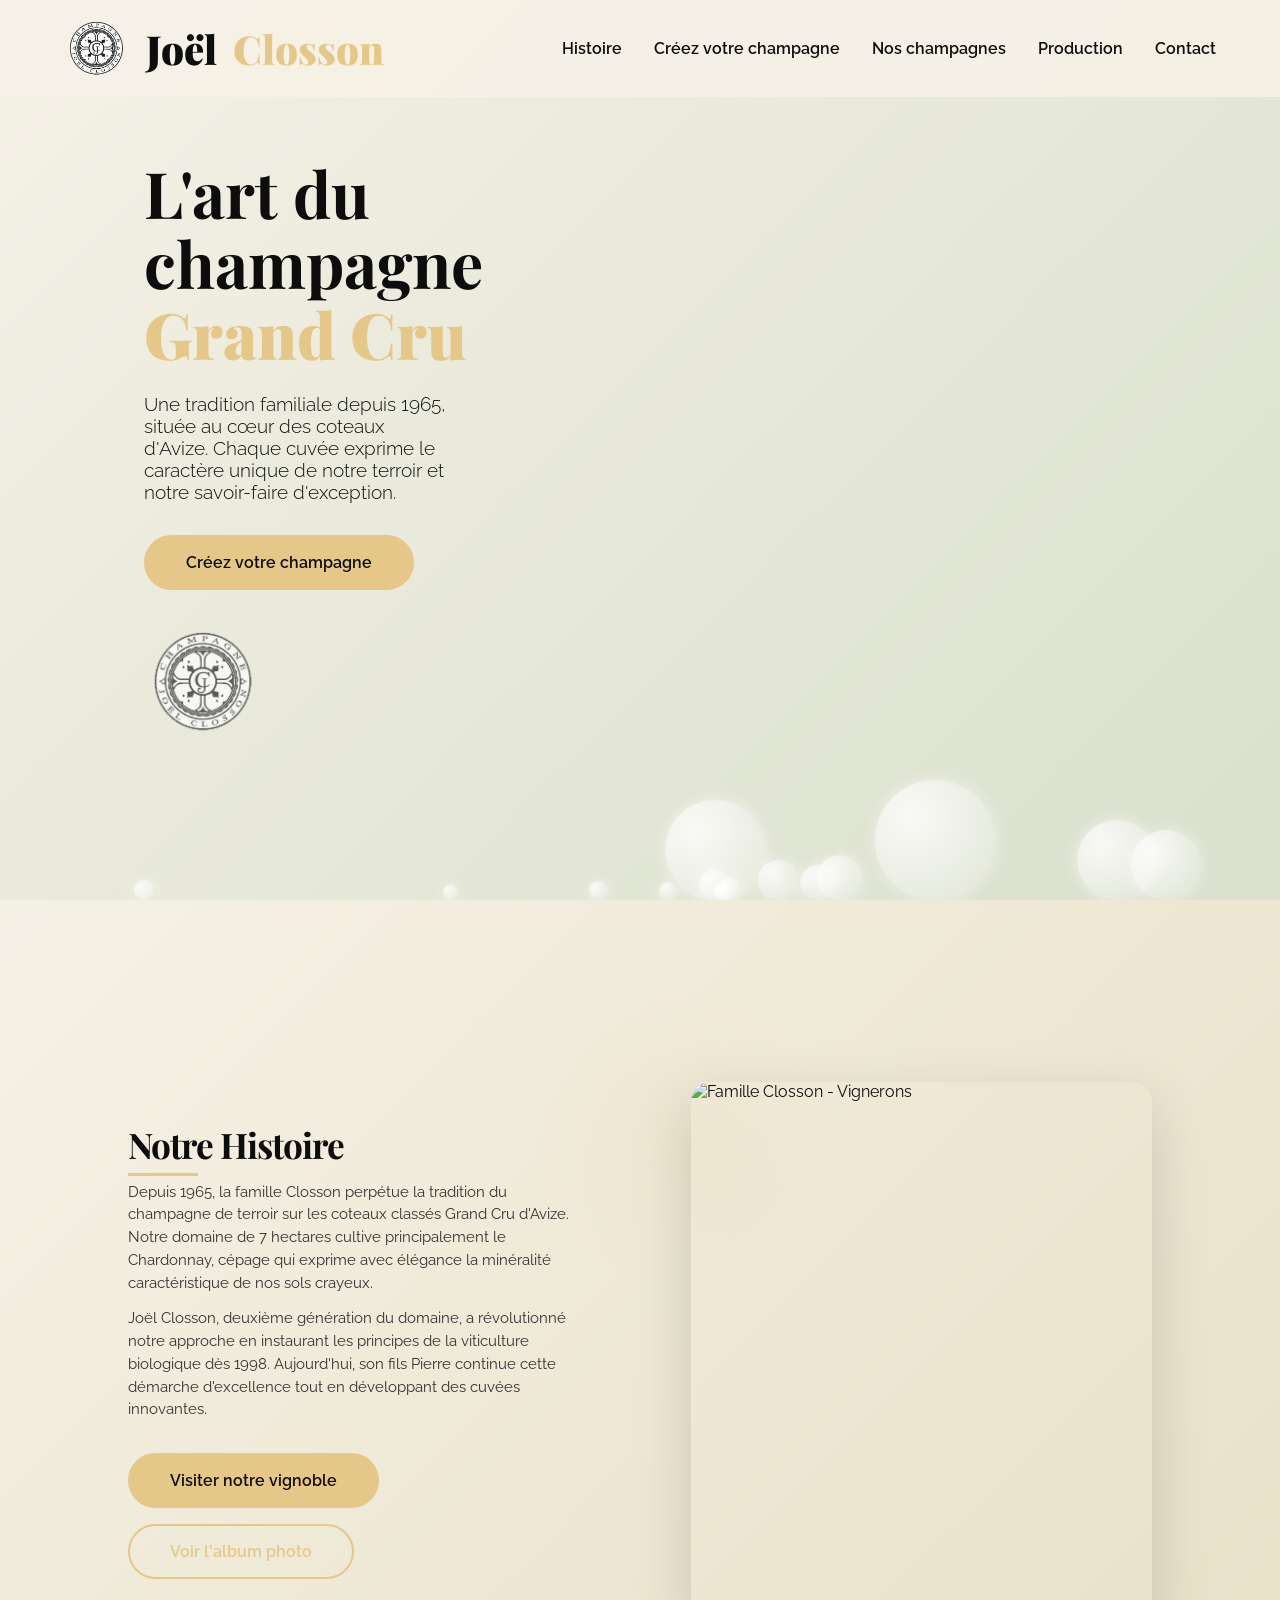
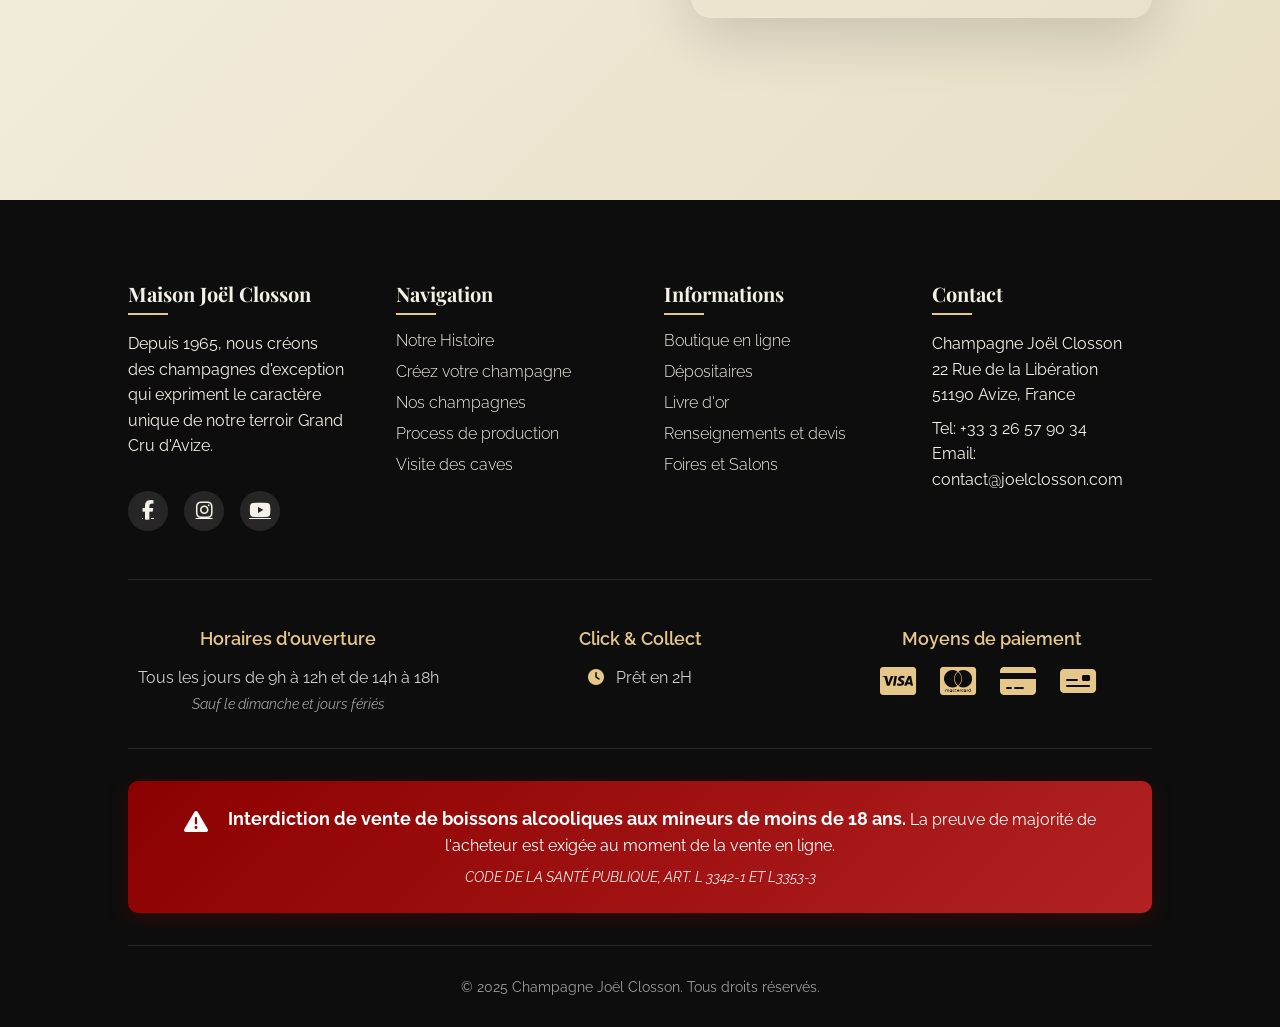
==== index.html @ 802ec3e8 "Update and rename index4.html to index.html" ====
<!DOCTYPE html>
<html lang="fr">
<head>
    <meta charset="UTF-8">
    <meta name="viewport" content="width=device-width, initial-scale=1.0">
    <title>Champagne Joël Closson | Maison de Champagne à Avize</title>
    <link rel="icon" type="image/png" href="logo.png"/>
    <link rel="stylesheet" href="index4.css">
    <link rel="stylesheet" href="https://cdnjs.cloudflare.com/ajax/libs/font-awesome/6.4.0/css/all.min.css">
    <link href="https://fonts.googleapis.com/css2?family=Playfair+Display:wght@700;900&family=Raleway:wght@300;400;600&display=swap" rel="stylesheet">
</head>
<body>
    <!-- Navigation -->
    <nav class="navbar">
        <a href="index4.html" class="logo">
            <img src="logo.png" alt="Logo Champagne Joel Closson" class="logo-image">
            Joël<span>Closson</span>
        </a>
        <div class="nav-links">
            <a href="#history">Histoire</a>
            <a href="#creator">Créez votre champagne</a>
            <a href="#products">Nos champagnes</a>
            <a href="#production">Production</a>
            <a href="#contact">Contact</a>
        </div>
    </nav>

    <!-- Hero Section -->
    <section class="hero">
        <div class="hero-content">
            <h1>L'art du champagne <span>Grand Cru</span></h1>
            <p>Une tradition familiale depuis 1965, située au cœur des coteaux d'Avize. Chaque cuvée exprime le caractère unique de notre terroir et notre savoir-faire d'exception.</p>
            <a href="#creator" class="btn">Créez votre champagne</a>
            
            <!-- Logo décoratif -->
            <img src="logo.png" alt="Logo décoratif" class="hero-logo-decorative">
        </div>
        <div class="hero-bubbles">
            <div class="bubble bubble-large"></div>
            <div class="bubble bubble-medium"></div>
            <div class="bubble bubble-small"></div>
            <div class="bubble bubble-small-2"></div>
            <div class="bubble bubble-medium-2"></div>
            <div class="bubble bubble-small-3"></div>
            <div class="bubble bubble-large-2"></div>
            <div class="bubble bubble-small-4"></div>
        </div>
    <div class="bubble bubble-tiny"></div>
            <div class="bubble bubble-tiny-2"></div>
            <div class="bubble bubble-tiny-3"></div>
            <div class="bubble bubble-tiny-4"></div>
            <div class="bubble bubble-tiny-5"></div>
            <div class="bubble bubble-tiny-6"></div>
    </section>

    <!-- Horizontal Scroll -->
    <div class="horizontal-scroll" id="horizontal-scroll">
        <!-- Section 1: Histoire -->
        <section class="scroll-section" id="history">
            <div class="section-bg"></div>
            <div class="section-content">
                <h2 class="section-title">Notre Histoire</h2>
                <p>Depuis 1965, la famille Closson perpétue la tradition du champagne de terroir sur les coteaux classés Grand Cru d'Avize. Notre domaine de 7 hectares cultive principalement le Chardonnay, cépage qui exprime avec élégance la minéralité caractéristique de nos sols crayeux.</p>
                <p>Joël Closson, deuxième génération du domaine, a révolutionné notre approche en instaurant les principes de la viticulture biologique dès 1998. Aujourd'hui, son fils Pierre continue cette démarche d'excellence tout en développant des cuvées innovantes.</p>
                
                <div class="history-buttons">
                    <a href="https://www.google.com/maps/place/Champagne+Jo%C3%ABl+CLOSSON/@48.9751076,3.3028358,16z/data=!3m1!4b1!4m6!3m5!1s0x47e8c217b9d46aab:0xd585e1e379e8b054!8m2!3d48.9751076!4d3.3054107!16s%2Fg%2F1whdhp21!5m1!1e2?entry=ttu&g_ep=EgoyMDI1MTExMi4wIKXMDSoASAFQAw%3D%3D" target="_blank" rel="noopener noreferrer" class="btn">Visiter notre vignoble</a>
                    <a href="histoire/album.html" class="btn btn-secondary">Voir l'album photo</a>
                </div>
            </div>
            
            <!-- Image familiale -->
            <div class="section-image">
                <img src="https://www.champagne-joel-closson.com/medias/images/img-4374.jpg" alt="Famille Closson - Vignerons" loading="lazy">
            </div>
        </section>

        <!-- Section 2: Créez votre champagne -->
        <section class="scroll-section creator-section" id="creator">
            <div class="section-content">
                <h2 class="section-title">Créez votre champagne</h2>
                <p>Composez votre propre assemblage et personnalisez votre cuvée selon vos préférences. Votre création pourra être produite en édition limitée et livrée chez vous.</p>
                
                <div class="creator-container">
                    <div class="champagne-visualization">
                        <div class="champagne-bottle">
                            <div class="liquid" id="liquid"></div>
                            <div class="bubbles-container" id="bubbles-container"></div>
                        </div>
                        <div class="champagne-stem"></div>
                        <div class="champagne-base"></div>
                    </div>
                    <div class="creator-controls">
                        <div class="control-group">
                            <label for="chardonnay">Pourcentage de Chardonnay</label>
                            <div class="slider-container">
                                <input type="range" min="0" max="100" value="70" class="slider" id="chardonnay">
                                <span class="slider-value" id="chardonnay-value">70%</span>
                            </div>
                        </div>
                        
                        <div class="control-group">
                            <label for="aging">Durée d'élevage (en mois)</label>
                            <div class="slider-container">
                                <input type="range" min="12" max="96" value="36" class="slider" id="aging">
                                <span class="slider-value" id="aging-value">36 mois</span>
                            </div>
                        </div>
                        
                        <div class="control-group">
                            <label for="dosage">Dosage (sucre en g/L)</label>
                            <div class="slider-container">
                                <input type="range" min="0" max="15" value="6" class="slider" id="dosage">
                                <span class="slider-value" id="dosage-value">6g/L</span>
                            </div>
                        </div>
                        
                        <div class="preview-window">
                            <h4>Votre création</h4>
                            <p id="preview-text">"Équilibré" : Champagne dominé par le Chardonnay (70%), élevé 36 mois sur lies avec un dosage Brut (6g/L)</p>
                            <a href="https://www.champagne-joel-closson.com/boutique/" target="_blank" rel="noopener noreferrer" class="btn" style="margin-top: 10px;">Commander</a>
                        </div>
                    </div>
                </div>
            </div>
        </section>

        <!-- Section 3: Nos champagnes -->
        <section class="scroll-section products-section" id="products">
            <div class="section-content">
                <h2 class="section-title">Nos Champagnes</h2>
                <p>Découvrez notre gamme de champagnes Grand Cru, expression authentique du terroir d'Avize.</p>
                
                <div class="products-grid">
                    <div class="product-card">
                        <div class="product-image">
                            <img src="obstine-ue-web2ok.png" alt="Obstinée">
                        </div>
                        <div class="product-info">
                            <h3 class="product-title">Cuvée Obstinée par Séverine - Blanc de Noirs 75cL</h3>
                            <p class="product-desc">100 % Pinot Noir </p>
                            <p class="product-price">31€</p>
                            <a href="https://www.champagne-joel-closson.com/boutique/cuvee-obstinee-par-severine/" target="_blank" rel="noopener noreferrer" class="btn">Détails</a>
                        </div>
                    </div>
                    
                    <div class="product-card">
                        <div class="product-image">
                            <img src="prestige-4.avif" alt="Prestige">
                        </div>
                        <div class="product-info">
                            <h3 class="product-title">Prestige - Demi-sec 75cL</h3>
                            <p class="product-desc">60 % Pinot Meunier - 30 % Pinot Noir - 10 % Chardonnay</p>
                            <p class="product-price">18,50€</p>
                            <a href="https://www.champagne-joel-closson.com/boutique/prestige/champagne-prestige-demi-sec-75-cl.html" target="_blank" rel="noopener noreferrer" class="btn">Détails</a>
                        </div>
                    </div>
                    
                    <div class="product-card">
                        <div class="product-image">
                            <img src="rose-4.avif" alt="Rosé">
                        </div>
                        <div class="product-info">
                            <h3 class="product-title">Rosé - brut 75cl</h3>
                            <p class="product-desc">60 % Pinot Meunier - 30 % Pinot Noir - 10 % Chardonnay</p>
                            <p class="product-price">18€</p>
                            <a href="https://www.champagne-joel-closson.com/boutique/rose/champagne-rose-brut-75-cl.html" target="_blank" rel="noopener noreferrer" class="btn">Détails</a>
                        </div>
                    </div>
                </div>
            </div>
        </section>

        <!-- Section 4: Production -->
        <section class="scroll-section" id="production">
            <div class="section-content">
                <h2 class="section-title">Art et Savoir-faire</h2>
                <p>Notre processus de production allie tradition et innovation pour créer des champagnes d'exception.</p>
                
                <div class="production-steps">
                    <div class="step">
                        <h3>Vendanges Manuelles</h3>
                        <p>Récolte à la main en petites caisses pour préserver l'intégrité des raisins</p>
                    </div>
                    <div class="step">
                        <h3>Pressurage Doux</h3>
                        <p>Extraction lente du moût avec pressoir pneumatique à basse pression</p>
                    </div>
                    <div class="step">
                        <h3>Fermentation</h3>
                        <p>En fûts de chêne français et cuves inox à température contrôlée</p>
                    </div>
                    <div class="step">
                        <h3>Élevage sur Lies</h3>
                        <p>De 36 à 72 mois en cave à 12°C avec remuage manuel régulier</p>
                    </div>
                    <div class="step">
                        <h3>Dégorgement</h3>
                        <p>À la main, après congélation du col, sans ajout de sulfites</p>
                    </div>
                </div>
                
                <a href="https://www.google.com/maps/place/Champagne+Jo%C3%ABl+CLOSSON/@48.9751076,3.3028358,16z/data=!3m1!4b1!4m6!3m5!1s0x47e8c217b9d46aab:0xd585e1e379e8b054!8m2!3d48.9751076!4d3.3054107!16s%2Fg%2F1whdhp21!5m1!1e2?entry=ttu&g_ep=EgoyMDI1MTExMi4wIKXMDSoASAFQAw%3D%3D" target="_blank" rel="noopener noreferrer" class="btn">Visiter nos caves</a>
            </div>
        </section>
    </div>

    <!-- Footer -->
    <footer id="contact">
        <div class="footer-grid">
            <div class="footer-column">
                <h3>Maison Joël Closson</h3>
                <p>Depuis 1965, nous créons des champagnes d'exception qui expriment le caractère unique de notre terroir Grand Cru d'Avize.</p>
                <div class="social-links">
                    <a href="https://www.facebook.com/champagnejoelclosson" target="_blank" rel="noopener noreferrer"><i class="fab fa-facebook-f"></i></a>
                    <a href="https://www.instagram.com/champagnejoelclosson/" target="_blank" rel="noopener noreferrer"><i class="fab fa-instagram"></i></a>
                    <a href="https://www.youtube.com/@champagnejoelclosson5244" target="_blank" rel="noopener noreferrer"><i class="fab fa-youtube"></i></a>
                </div>
            </div>
            
            <div class="footer-column">
                <h3>Navigation</h3>
                <ul class="footer-links">
                    <li><a href="#history">Notre Histoire</a></li>
                    <li><a href="#creator">Créez votre champagne</a></li>
                    <li><a href="#products">Nos champagnes</a></li>
                    <li><a href="#production">Process de production</a></li>
                    <li><a href="https://www.google.com/maps/place/Champagne+Jo%C3%ABl+CLOSSON/@48.9751076,3.3028358,16z/data=!3m1!4b1!4m6!3m5!1s0x47e8c217b9d46aab:0xd585e1e379e8b054!8m2!3d48.9751076!4d3.3054107!16s%2Fg%2F1whdhp21!5m1!1e2?entry=ttu&g_ep=EgoyMDI1MTExMi4wIKXMDSoASAFQAw%3D%3D" target="_blank" rel="noopener noreferrer">Visite des caves</a></li>
                </ul>
            </div>
            
            <div class="footer-column">
                <h3>Informations</h3>
                <ul class="footer-links">
                    <li><a href="https://www.champagne-joel-closson.com/boutique/" target="_blank" rel="noopener noreferrer">Boutique en ligne</a></li>
                    <li><a href="https://www.champagne-joel-closson.com/pages/depositaires.html">Dépositaires</a></li>
                    <li><a href="https://www.champagne-joel-closson.com/livre-d-or/">Livre d'or</a></li>
                    <li><a href="https://www.champagne-joel-closson.com/contact/">Renseignements et devis</a></li>
                    <li><a href="https://www.champagne-joel-closson.com/pages/foires-et-salons.html">Foires et Salons</a></li>
                </ul>
            </div>
            
            <div class="footer-column">
                <h3>Contact</h3>
                <p>Champagne Joël Closson<br>
                22 Rue de la Libération<br>
                51190 Avize, France</p>
                <p>Tel: +33 3 26 57 90 34<br>
                Email: contact@joelclosson.com</p>
            </div>
        </div>
        
        
        <!-- Informations pratiques -->
        <div class="footer-info-section">
            <div class="info-item">
                <h4>Horaires d'ouverture</h4>
                <p>Tous les jours de 9h à 12h et de 14h à 18h<br>
                <em>Sauf le dimanche et jours fériés</em></p>
            </div>
            
            <div class="info-item">
                <h4>Click & Collect</h4>
                <p><i class="fas fa-clock"></i> Prêt en 2H</p>
            </div>
            
            <div class="info-item payment-methods">
                <h4>Moyens de paiement</h4>
                <div class="payment-icons">
                    <i class="fab fa-cc-visa" title="Visa"></i>
                    <i class="fab fa-cc-mastercard" title="Mastercard"></i>
                    <i class="fas fa-credit-card" title="CB"></i>
                    <i class="fas fa-money-check" title="Chèque"></i>
                </div>
            </div>
        </div>
        
        <!-- Avertissement légal -->
        <div class="legal-warning">
            <i class="fas fa-exclamation-triangle"></i>
            <strong>Interdiction de vente de boissons alcooliques aux mineurs de moins de 18 ans.</strong>
            La preuve de majorité de l'acheteur est exigée au moment de la vente en ligne.
            <span class="legal-code">CODE DE LA SANTÉ PUBLIQUE, ART. L 3342-1 ET L3353-3</span>
        </div>
        
        <div class="copyright">
            &copy; 2025 Champagne Joël Closson. Tous droits réservés.
        </div>
    </footer>

    <script src="script4.js"></script>
</body>
</html>
---- index4.css ----
* {
    margin: 0;
    padding: 0;
    box-sizing: border-box;
}

:root {
    --gold: #e6c78a;
    --dark: #0d0d0d;
    --light: #f5f1e6;
    --transition: all 0.4s cubic-bezier(0.165, 0.84, 0.44, 1);
}

/* ========== RESET BODY/HTML ========== */
html, body {
    margin: 0;
    padding: 0;
    width: 100%;
    overflow-x: hidden;
}

body {
    font-family: 'Raleway', sans-serif;
    background-color: var(--light);
    color: var(--dark);
    display: block;
    position: relative;
}

h1, h2, h3 {
    font-family: 'Playfair Display', serif;
    font-weight: 700;
}

/* ========== NAVIGATION ========== */
.navbar {
    position: fixed;
    top: 0;
    width: 100%;
    padding: 1rem 5%;
    display: flex;
    justify-content: space-between;
    align-items: center;
    z-index: 1000;
    background-color: rgba(245, 241, 230, 0.9);
    transition: var(--transition);
}

.navbar.scrolled {
    background-color: var(--light);
    box-shadow: 0 5px 20px rgba(0,0,0,0.05);
    padding: 0.8rem 5%;
}

.logo {
    font-family: 'Playfair Display', serif;
    font-size: 2.5rem;
    font-weight: 900;
    color: var(--dark);
    text-decoration: none;
    display: flex;
    align-items: center;
    gap: 1rem;
}

.logo-image {
    height: 65px;
    width: auto;
    transition: var(--transition);
    object-fit: contain;
    display: block;
}

.navbar.scrolled .logo-image {
    height: 55px;
}

.logo:hover .logo-image {
    transform: scale(1.05);
}

.logo span {
    color: var(--gold);
}

.nav-links {
    display: flex;
    gap: 2rem;
}

.nav-links a {
    color: var(--dark);
    text-decoration: none;
    font-weight: 600;
    position: relative;
    padding: 0.5rem 0;
    transition: var(--transition);
}

.nav-links a::after {
    content: '';
    position: absolute;
    bottom: 0;
    left: 0;
    width: 0;
    height: 2px;
    background-color: var(--gold);
    transition: var(--transition);
}

.nav-links a:hover {
    color: var(--gold);
}

.nav-links a:hover::after {
    width: 100%;
}

/* ========== HERO SECTION ========== */
.hero {
    height: 100vh;
    width: 100%;
    display: flex;
    align-items: center;
    background: linear-gradient(135deg, #f5f1e6 0%, #d9e0cd 100%);
    position: relative;
    overflow: hidden;
}

.hero-content {
    max-width: 40%;
    padding: 0 5%;
    padding-left: calc(5% + 80px);
    position: relative;
    z-index: 10;
    display: flex;
    flex-direction: column;
    align-items: flex-start;
    margin-left: 0;
}

.hero-content .btn {
    margin-bottom: 0;
}

.hero-logo-decorative {
    width: 120px;
    height: 120px;
    margin-top: 2rem;
    opacity: 0.7;
    transition: var(--transition);
    filter: grayscale(0);
}

.hero-logo-decorative:hover {
    opacity: 1;
    transform: rotate(360deg) scale(1.1);
}

/* Alternative si l'image ne charge pas */
.hero-decorative-icon {
    font-size: 4rem;
    color: var(--gold);
    margin-top: 2rem;
    opacity: 0.7;
    transition: var(--transition);
    display: inline-block;
}

.hero-decorative-icon:hover {
    opacity: 1;
    transform: rotate(360deg) scale(1.1);
}

.hero h1 {
    font-size: 4rem;
    margin-bottom: 1.5rem;
    line-height: 1.1;
}

.hero h1 span {
    color: var(--gold);
    font-weight: 900;
}

.hero p {
    font-size: 1.2rem;
    margin-bottom: 2rem;
    font-weight: 300;
}

.btn {
    display: inline-block;
    padding: 1rem 2.5rem;
    background-color: var(--gold);
    color: var(--dark);
    text-decoration: none;
    font-weight: 600;
    border-radius: 50px;
    transition: var(--transition);
    border: 2px solid var(--gold);
    cursor: pointer;
}

.btn:hover {
    background-color: transparent;
    color: var(--gold);
    transform: translateY(-5px);
    box-shadow: 0 10px 20px rgba(230, 199, 138, 0.3);
}

.hero-bubbles {
    position: absolute;
    top: 0;
    right: 0;
    height: 100%;
    width: 55%;
    overflow: hidden;
}

.bubble {
    position: absolute;
    border-radius: 50%;
    background: radial-gradient(circle at 30% 30%, rgba(255, 255, 255, 0.8), rgba(255, 255, 255, 0.1));
    box-shadow: 0 0 15px rgba(255, 255, 255, 0.5);
    animation: float 15s infinite ease-in-out;
    z-index: 1;
    bottom: 0;
}

@keyframes float {
    0% {
        bottom: 0;
        opacity: 0;
        transform: translateX(0);
    }
    5% {
        opacity: 1;
    }
    25% {
        transform: translateX(-10px);
    }
    50% {
        transform: translateX(10px);
    }
    75% {
        transform: translateX(-5px);
    }
    95% {
        opacity: 1;
    }
    100% {
        bottom: 100vh;
        opacity: 0;
        transform: translateX(0);
    }
}


.bubble-large {
    height: 120px;
    width: 120px;
    left: 20%;
}

.bubble-medium {
    height: 70px;
    width: 70px;
    right: 25%;
}

.bubble-small {
    height: 30px;
    width: 30px;
    left: 35%;
}

.bubble-small-2 {
    height: 40px;
    width: 40px;
    left: 15%;
}

/* Nouvelles bulles */
.bubble-medium-2 {
    height: 80px;
    width: 80px;
    right: 15%;
}

.bubble-small-3 {
    height: 35px;
    width: 35px;
    left: 45%;
}

.bubble-large-2 {
    height: 100px;
    width: 100px;
    right: 35%;
}

.bubble-small-4 {
    height: 45px;
    width: 45px;
    left: 25%;
}

/* ========== HORIZONTAL SCROLL ========== */
.horizontal-scroll {
    position: relative;
    height: 100vh;
    width: 100vw;
    display: flex;
    flex-direction: row;
    overflow-x: auto;
    overflow-y: hidden;
    scroll-behavior: smooth;
    scroll-snap-type: x mandatory;
    -webkit-overflow-scrolling: touch;
    scrollbar-width: thin;
    scrollbar-color: var(--gold) transparent;
}

.horizontal-scroll::-webkit-scrollbar {
    height: 8px;
}

.horizontal-scroll::-webkit-scrollbar-track {
    background: transparent;
}

.horizontal-scroll::-webkit-scrollbar-thumb {
    background: var(--gold);
    border-radius: 4px;
}

.scroll-section {
    min-width: 100vw;
    width: 100vw;
    height: 100vh;
    flex-shrink: 0;
    flex-grow: 0;
    position: relative;
    padding: 3% 10%;
    display: flex;
    flex-direction: row;
    align-items: center;
    justify-content: space-between;
    scroll-snap-align: start;
    box-sizing: border-box;
    overflow-y: auto;
}

.section-bg {
    position: absolute;
    top: 0;
    left: 0;
    width: 100%;
    height: 100%;
    object-fit: cover;
    opacity: 0.05;
    z-index: 0;
}

.section-content {
    max-width: 50%;
    position: relative;
    z-index: 2;
}

/* Image familiale à droite pour la section Histoire */
.scroll-section#history {
    background: linear-gradient(135deg, #f5f1e6 0%, #e8dfc5 100%);
    flex-direction: row !important;
    align-items: center !important;
    justify-content: space-between !important;
    gap: 4rem;
}

.scroll-section#history .section-content {
    max-width: 45%;
}

.history-buttons {
    display: flex;
    gap: 1rem;
    margin-top: 2rem;
    flex-wrap: wrap;
}

.btn-secondary {
    background-color: transparent;
    color: var(--gold);
    border: 2px solid var(--gold);
}

.btn-secondary:hover {
    background-color: var(--gold);
    color: var(--dark);
}

.section-image {
    width: 45%;
    height: 65%;
    position: relative;
    z-index: 2;
    border-radius: 20px;
    overflow: hidden;
    box-shadow: 0 20px 60px rgba(0, 0, 0, 0.15);
    transition: var(--transition);
    flex-shrink: 0;
}

.section-image:hover {
    transform: scale(1.02);
    box-shadow: 0 25px 80px rgba(0, 0, 0, 0.2);
}

.section-image img {
    width: 100%;
    height: 100%;
    object-fit: cover;
    display: block;
}

/* Décoration pour la section Histoire */
.scroll-section#history::before {
    content: '';
    position: absolute;
    top: 10%;
    right: 35%;
    width: 300px;
    height: 300px;
    background: radial-gradient(circle, rgba(230, 199, 138, 0.1) 0%, transparent 70%);
    border-radius: 50%;
    z-index: 1;
    pointer-events: none;
}

.section-content p {
    font-size: 0.95rem;
    line-height: 1.5;
    margin-bottom: 0.8rem;
    color: #333;
    font-weight: 400;
}

.section-title {
    font-size: 2.2rem;
    margin-bottom: 0.8rem;
    position: relative;
    color: var(--dark);
    letter-spacing: -1px;
}

.section-title::after {
    content: '';
    position: absolute;
    bottom: -8px;
    left: 0;
    width: 70px;
    height: 3px;
    background: var(--gold);
}

/* ========== CHAMPAGNE CREATOR ========== */
.creator-section {
    background: url('data:image/svg+xml;utf8,<svg xmlns="http://www.w3.org/2000/svg" width="100" height="100" viewBox="0 0 100 100"><rect width="100" height="100" fill="%23f5f1e6"/><path d="M0,50 C15,20 35,20 50,50 C65,80 85,80 100,50" stroke="%23e6c78a" stroke-width="0.5" fill="none"/></svg>');
    flex-direction: column !important;
    justify-content: center !important;
}

.creator-section .section-content {
    max-width: 90%;
}

.creator-container {
    display: flex;
    gap: 1.5rem;
    align-items: flex-start;
    margin-top: 0.5rem;
}

.champagne-visualization {
    width: 35%;
    position: relative;
    display: flex;
    flex-direction: column;
    align-items: center;
    padding-top: 1rem;
}
    

.champagne-bottle {
    width: 180px;
    height: 325px;
    position: relative;
    margin-top: 1rem;
    background: transparent;
    border: 2px solid var(--gold);
    border-top: none;
    border-radius: 10px 10px 50% 50%;
    overflow: hidden;
}

.liquid {
    position: absolute;
    bottom: 0;
    width: 100%;
    height: 40%;
    background: linear-gradient(to bottom, #f9e7c2, #d8c591);
    transition: height 0.5s;
    z-index: 1;
}


.champagne-stem {
    width: 4px;
    height: 160px;
    background: var(--gold);
    margin: 0 auto;
}

.champagne-base {
    width: 120px;
    height: 8px;
    background: var(--gold);
    border-radius: 50%;
    margin: 0 auto;
}

.bubbles-container {
    pointer-events: none;
    position: absolute;
    bottom: 0;
    width: 100%;
    height: 40%;
    overflow: hidden;
    z-index: 10;
    transition: height 0.5s;
}

.mini-bubble {
    position: absolute;
    border-radius: 50%;
    background: rgba(255, 255, 255, 0.8);
    opacity: 0.9;
    z-index: 10;  
    animation-name: bubble-rise;
    animation-iteration-count: infinite;
    animation-timing-function: ease-in;
}

@keyframes bubble-rise {
    0% {
        bottom: 0;
        opacity: 0;
    }
    5% {
        opacity: 1;
    }
    95% {
        opacity: 1;
    }
    100% {
        bottom: 100%;
        opacity: 0;
    }
}

.creator-controls {
    width: 60%;
    background-color: rgba(245, 241, 230, 0.9);
    padding: 2rem;
    border-radius: 20px;
    box-shadow: 0 10px 30px rgba(0,0,0,0.05);
}

.control-group {
    margin-bottom: 2rem;
}

.control-group label {
    display: block;
    margin-bottom: 0.5rem;
    font-weight: 600;
}

.slider-container {
    display: flex;
    align-items: center;
    gap: 1rem;
}

.slider {
    flex: 1;
    -webkit-appearance: none;
    height: 8px;
    background: #d9e0cd;
    border-radius: 10px;
    outline: none;
}

.slider::-webkit-slider-thumb {
    -webkit-appearance: none;
    width: 22px;
    height: 22px;
    border-radius: 50%;
    background: var(--gold);
    cursor: pointer;
    box-shadow: 0 0 5px rgba(0,0,0,0.2);
}

.slider::-moz-range-thumb {
    width: 22px;
    height: 22px;
    border-radius: 50%;
    background: var(--gold);
    cursor: pointer;
    box-shadow: 0 0 5px rgba(0,0,0,0.2);
    border: none;
}

.slider-value {
    width: 80px;
    text-align: center;
    font-weight: 600;
}

.preview-window {
    background-color: rgba(255, 255, 255, 0.9);
    padding: 1.5rem;
    border-radius: 15px;
    box-shadow: 0 5px 15px rgba(0,0,0,0.05);
    margin-top: 2rem;
}

.preview-window h4 {
    margin-bottom: 1rem;
    font-size: 1.25rem;
    color: var(--dark);
}

/* ========== PRODUCTS SECTION ========== */
.products-section {
    background: linear-gradient(45deg, #f5f1e6 0%, #f0ede6 100%);
    flex-direction: column !important;
    justify-content: center !important;
}

.products-section .section-content {
    max-width: 90%;
}

.products-grid {
    display: grid;
    grid-template-columns: repeat(3, 1fr);
    gap: 1.5rem;
    margin-top: 1.5rem;
    width: 100%;
}

.product-card {
    background: white;
    border-radius: 15px;
    overflow: hidden;
    box-shadow: 0 10px 20px rgba(0,0,0,0.05);
    transition: var(--transition);
}

.product-card:hover {
    transform: translateY(-10px);
    box-shadow: 0 15px 30px rgba(0,0,0,0.1);
}

.product-image {
    height: 220px;
    background: linear-gradient(135deg, #f8f4e7 0%, #ffffff 100%);
    position: relative;
    display: flex;
    justify-content: center;
    align-items: center;
    overflow: hidden;
    padding: 1rem;
}

.product-image img {
    max-width: 70%;
    max-height: 100%;
    width: auto;
    height: auto;
    object-fit: contain;
    transition: var(--transition);
    filter: drop-shadow(0 10px 20px rgba(0,0,0,0.15));
}

.product-card:hover .product-image img {
    transform: scale(1.08) translateY(-5px);
    filter: drop-shadow(0 15px 30px rgba(0,0,0,0.25));
}

.product-image::after {
    display: none;
}

.product-info {
    padding: 1rem;
}

.product-title {
    font-size: 1.1rem;
    margin-bottom: 0.5rem;
    font-weight: 700;
}

.product-desc {
    color: #666;
    font-size: 0.9rem;
    margin-bottom: 0.5rem;
}

.product-price {
    font-size: 1.3rem;
    font-weight: 700;
    color: var(--dark);
    margin-bottom: 1rem;
}

/* ========== PRODUCTION SECTION ========== */
#production {
    flex-direction: column !important;
    justify-content: center !important;
    background: linear-gradient(135deg, #f5f1e6 0%, #ebe5d5 100%);
}

#production .section-content {
    max-width: 85%;
}

#production .section-title {
    text-align: left;
    margin-bottom: 1rem;
}

#production .section-title::after {
    left: 0;
}

#production .section-content > p {
    text-align: left;
    font-size: 1.05rem;
    margin-bottom: 1.8rem;
    color: #555;
}

.production-steps {
    display: grid;
    grid-template-columns: repeat(5, 1fr);
    gap: 1.5rem;
    margin: 2rem 0;
    width: 100%;
}

.step {
    background: white;
    border-radius: 15px;
    padding: 2rem 1.5rem;
    box-shadow: 0 5px 20px rgba(0,0,0,0.08);
    transition: var(--transition);
    position: relative;
    overflow: hidden;
    border: 2px solid transparent;
    text-align: center;
    display: flex;
    flex-direction: column;
    min-height: 280px;
}

.step::before {
    content: '';
    position: absolute;
    top: 0;
    left: 0;
    width: 100%;
    height: 4px;
    background: linear-gradient(90deg, var(--gold), #d4b582);
    transform: scaleX(0);
    transform-origin: left;
    transition: transform 0.4s ease;
}

.step:hover::before {
    transform: scaleX(1);
}

.step:hover {
    transform: translateY(-10px);
    box-shadow: 0 15px 40px rgba(0,0,0,0.15);
    border-color: var(--gold);
}

.step h3 {
    margin-bottom: 1rem;
    font-size: 1.2rem;
    color: var(--dark);
    display: flex;
    align-items: center;
    justify-content: center;
    gap: 0.65rem;
}

.step h3::before {
    content: '✦';
    font-size: 1.35rem;
    color: var(--gold);
    display: inline-block;
    transition: var(--transition);
}

.step:hover h3::before {
    transform: rotate(180deg) scale(1.2);
}

.step p {
    font-size: 1rem;
    color: #666;
    line-height: 1.65;
    display: flex;
    align-items: center;
    justify-content: center;
    flex: 1;
}

#production .btn {
    display: block;
    margin: 2rem auto 0;
    width: fit-content;
}

/* ========== FOOTER ========== */
footer {
    background-color: var(--dark);
    color: var(--light);
    padding: 5rem 10% 2rem;
    position: relative;
    width: 100%;
}

.footer-grid {
    display: grid;
    grid-template-columns: repeat(4, 1fr);
    gap: 3rem;
    margin-bottom: 3rem;
    width: 100%;
}

.footer-column {
    display: flex;
    flex-direction: column;
}

.footer-column h3 {
    font-size: 1.25rem;
    margin-bottom: 1.5rem;
    position: relative;
}

.footer-column h3::after {
    content: '';
    position: absolute;
    bottom: -8px;
    left: 0;
    width: 40px;
    height: 2px;
    background: var(--gold);
}

.footer-column p {
    line-height: 1.6;
    margin-bottom: 0.5rem;
}

.footer-links {
    list-style: none;
}

.footer-links li {
    margin-bottom: 0.75rem;
}

.footer-links a {
    color: var(--light);
    text-decoration: none;
    font-weight: 300;
    transition: var(--transition);
}

.footer-links a:hover {
    color: var(--gold);
    padding-left: 5px;
}

.social-links {
    display: flex;
    gap: 1rem;
    margin-top: 1.5rem;
}

.social-links a {
    display: flex;
    align-items: center;
    justify-content: center;
    width: 40px;
    height: 40px;
    border-radius: 50%;
    background-color: rgba(255, 255, 255, 0.1);
    color: var(--light);
    transition: var(--transition);
    font-size: 1.2rem;
}

.social-links a:hover {
    background-color: var(--gold);
    color: var(--dark);
    transform: translateY(-3px);
}

.copyright {
    text-align: center;
    padding-top: 2rem;
    border-top: 1px solid rgba(255, 255, 255, 0.1);
    font-size: 0.9rem;
    color: rgba(255, 255, 255, 0.6);
}

/* ========== RESPONSIVE ========== */

/* ========== ALBUM PAGE ========== */
.album-hero {
    min-height: 50vh;
    display: flex;
    align-items: center;
    justify-content: center;
    background: linear-gradient(135deg, #f5f1e6 0%, #d9e0cd 100%);
    padding: 8rem 5% 4rem;
    margin-top: 80px;
}

.album-header {
    text-align: center;
    max-width: 800px;
}

.album-header h1 {
    font-size: 4rem;
    margin-bottom: 1.5rem;
    color: var(--dark);
}

.album-header h1 span {
    color: var(--gold);
}

.album-header p {
    font-size: 1.3rem;
    color: #555;
}

.gallery-section {
    padding: 5rem 5%;
    background: var(--light);
}

.gallery-container {
    display: grid;
    grid-template-columns: repeat(4, 1fr);
    gap: 1.5rem;
    max-width: 1400px;
    margin: 0 auto 5rem;
}

.gallery-item {
    position: relative;
    overflow: hidden;
    border-radius: 15px;
    cursor: pointer;
    box-shadow: 0 5px 20px rgba(0,0,0,0.1);
    transition: var(--transition);
}

/* Première image : prend 2 colonnes */
.gallery-item:nth-child(1) {
    grid-column: span 2;
    min-height: 220px;
}

/* Images 2 et 3 : prennent 1 colonne chacune */
.gallery-item:nth-child(2),
.gallery-item:nth-child(3) {
    grid-column: span 1;
    min-height: 220px;
}

/* Les 4 suivantes (4,5,6,7) : prennent 1 colonne chacune */
.gallery-item:nth-child(n+4) {
    grid-column: span 1;
    min-height: 250px;
}

.gallery-item img {
    width: 100%;
    height: 100%;
    object-fit: cover;
    transition: var(--transition);
    display: block;
}

.gallery-item:hover {
    transform: translateY(-5px);
    box-shadow: 0 15px 40px rgba(0,0,0,0.2);
}

.gallery-item:hover img {
    transform: scale(1.1);
}

.gallery-overlay {
    position: absolute;
    bottom: 0;
    left: 0;
    right: 0;
    background: linear-gradient(to top, rgba(13, 13, 13, 0.9), transparent);
    color: white;
    padding: 2rem;
    transform: translateY(100%);
    transition: var(--transition);
}

.gallery-item:hover .gallery-overlay {
    transform: translateY(0);
}

.gallery-overlay h3 {
    font-size: 1.5rem;
    margin-bottom: 0.5rem;
    color: var(--gold);
}

.gallery-overlay p {
    font-size: 1rem;
    color: rgba(255, 255, 255, 0.9);
}

.album-cta {
    text-align: center;
    max-width: 700px;
    margin: 0 auto;
    padding: 3rem 2rem;
    background: white;
    border-radius: 20px;
    box-shadow: 0 10px 30px rgba(0,0,0,0.1);
}

.album-cta h2 {
    font-size: 2.5rem;
    margin-bottom: 1rem;
    color: var(--dark);
}

.album-cta p {
    font-size: 1.2rem;
    margin-bottom: 2rem;
    color: #555;
}

/* ========== RESPONSIVE ========== */
@media (max-width: 1200px) {
    .section-content {
        max-width: 70%;
    }
    
    .creator-section .section-content,
    .products-section .section-content {
        max-width: 85%;
    }
}

@media (max-width: 992px) {
    .hero-content {
        max-width: 60%;
    }
    
    .section-content {
        max-width: 100%;
    }
    
    .scroll-section#history {
        flex-direction: column !important;
        gap: 2rem;
    }
    
    .scroll-section#history .section-content {
        max-width: 90%;
    }
    
    .section-image {
        width: 90%;
        height: 50%;
    }
    
    .footer-grid {
        grid-template-columns: repeat(2, 1fr);
    }
    
    .products-grid {
        grid-template-columns: repeat(2, 1fr);
    }
    
    .creator-container {
        flex-direction: column;
    }
    
    .champagne-visualization,
    .creator-controls {
        width: 100%;
    }
    
    .production-steps {
        grid-template-columns: repeat(2, 1fr);
        gap: 1.5rem;
    }
    
    .step {
        padding: 2rem 1.5rem;
    }
}

@media (max-width: 768px) {
    .hero-content {
        max-width: 90%;
    }
    
    .hero h1 {
        font-size: 3rem;
    }
    
    .nav-links {
        display: none;
    }
    
    .scroll-section {
        padding: 5% 5%;
    }
    
    .section-title {
        font-size: 2.5rem;
    }
    
    .products-grid {
        grid-template-columns: 1fr;
    }
    
    .footer-grid {
        grid-template-columns: 1fr;
    }
    
    .production-steps {
        grid-template-columns: 1fr;
        gap: 1.5rem;
    }
    
    .step h3 {
        font-size: 1.2rem;
    }
}
/* Nouvelles petites bulles */
.bubble-tiny {
    height: 20px;
    width: 20px;
    left: 25%;
    animation-duration: 12s;
    animation-delay: 1s;
}

.bubble-tiny-2 {
    height: 15px;
    width: 15px;
    right: 30%;
    animation-duration: 14s;
    animation-delay: 2s;
}

.bubble-tiny-3 {
    height: 18px;
    width: 18px;
    left: 40%;
    animation-duration: 13s;
    animation-delay: 0.5s;
}

.bubble-tiny-4 {
    height: 22px;
    width: 22px;
    right: 20%;
    animation-duration: 15s;
    animation-delay: 3s;
}

.bubble-tiny-5 {
    height: 16px;
    width: 16px;
    left: 30%;
    animation-duration: 11s;
    animation-delay: 1.5s;
}

.bubble-tiny-6 {
    height: 19px;
    width: 19px;
    right: 40%;
    animation-duration: 13.5s;
    animation-delay: 2.5s;
}
/* ========== FOOTER INFO SECTION ========== */
.footer-info-section {
    display: grid;
    grid-template-columns: repeat(3, 1fr);
    gap: 2rem;
    padding: 3rem 0 2rem;
    border-top: 1px solid rgba(255, 255, 255, 0.1);
    border-bottom: 1px solid rgba(255, 255, 255, 0.1);
    margin-top: 3rem;
}

.info-item {
    text-align: center;
}

.info-item h4 {
    font-size: 1.1rem;
    color: var(--gold);
    margin-bottom: 1rem;
    font-weight: 600;
}

.info-item p {
    color: rgba(255, 255, 255, 0.8);
    line-height: 1.6;
}

.info-item em {
    font-size: 0.9rem;
    color: rgba(255, 255, 255, 0.6);
}

.info-item i {
    margin-right: 0.5rem;
    color: var(--gold);
}

.payment-icons {
    display: flex;
    justify-content: center;
    gap: 1rem;
    font-size: 2rem;
    margin-top: 0.5rem;
}

.payment-icons i {
    color: var(--gold);
    transition: var(--transition);
}

.payment-icons i:hover {
    transform: scale(1.1);
    color: var(--light);
}

/* ========== LEGAL WARNING ========== */
.legal-warning {
    background: linear-gradient(135deg, #8B0000, #B22222);
    padding: 1.5rem 2rem;
    margin: 2rem 0;
    border-radius: 10px;
    text-align: center;
    color: white;
    line-height: 1.6;
    box-shadow: 0 5px 20px rgba(139, 0, 0, 0.3);
}

.legal-warning i {
    font-size: 1.5rem;
    margin-right: 1rem;
    vertical-align: middle;
}

.legal-warning strong {
    font-size: 1.1rem;
}

.legal-code {
    display: block;
    font-size: 0.85rem;
    margin-top: 0.5rem;
    opacity: 0.9;
    font-style: italic;
}

/* ========== RESPONSIVE FOOTER INFO ========== */
@media (max-width: 992px) {
    .footer-info-section {
        grid-template-columns: repeat(2, 1fr);
    }
    
    .info-item:last-child {
        grid-column: 1 / -1;
    }
}

@media (max-width: 768px) {
    .footer-info-section {
        grid-template-columns: 1fr;
        gap: 1.5rem;
    }
    
    .legal-warning {
        font-size: 0.9rem;
        padding: 1rem 1.5rem;
    }
    
    .legal-warning i {
        display: block;
        margin: 0 0 1rem 0;
    }
}
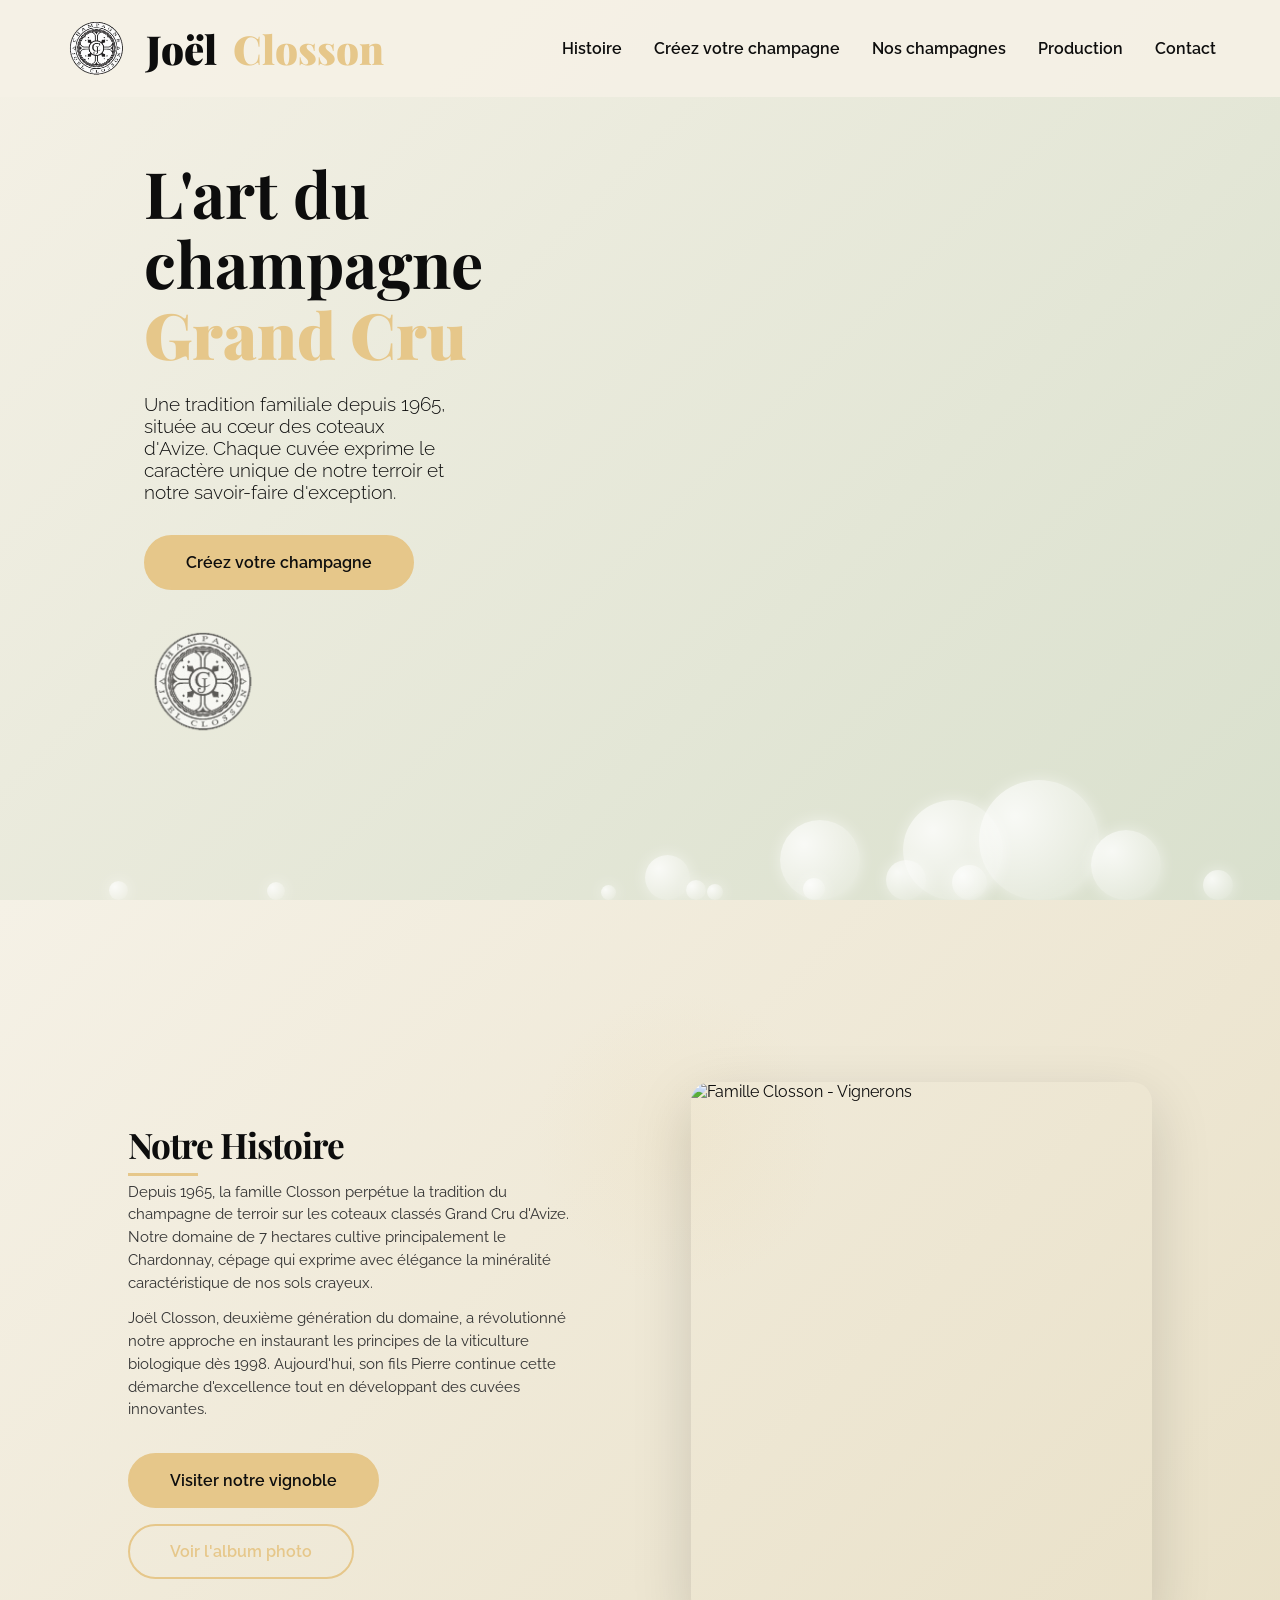
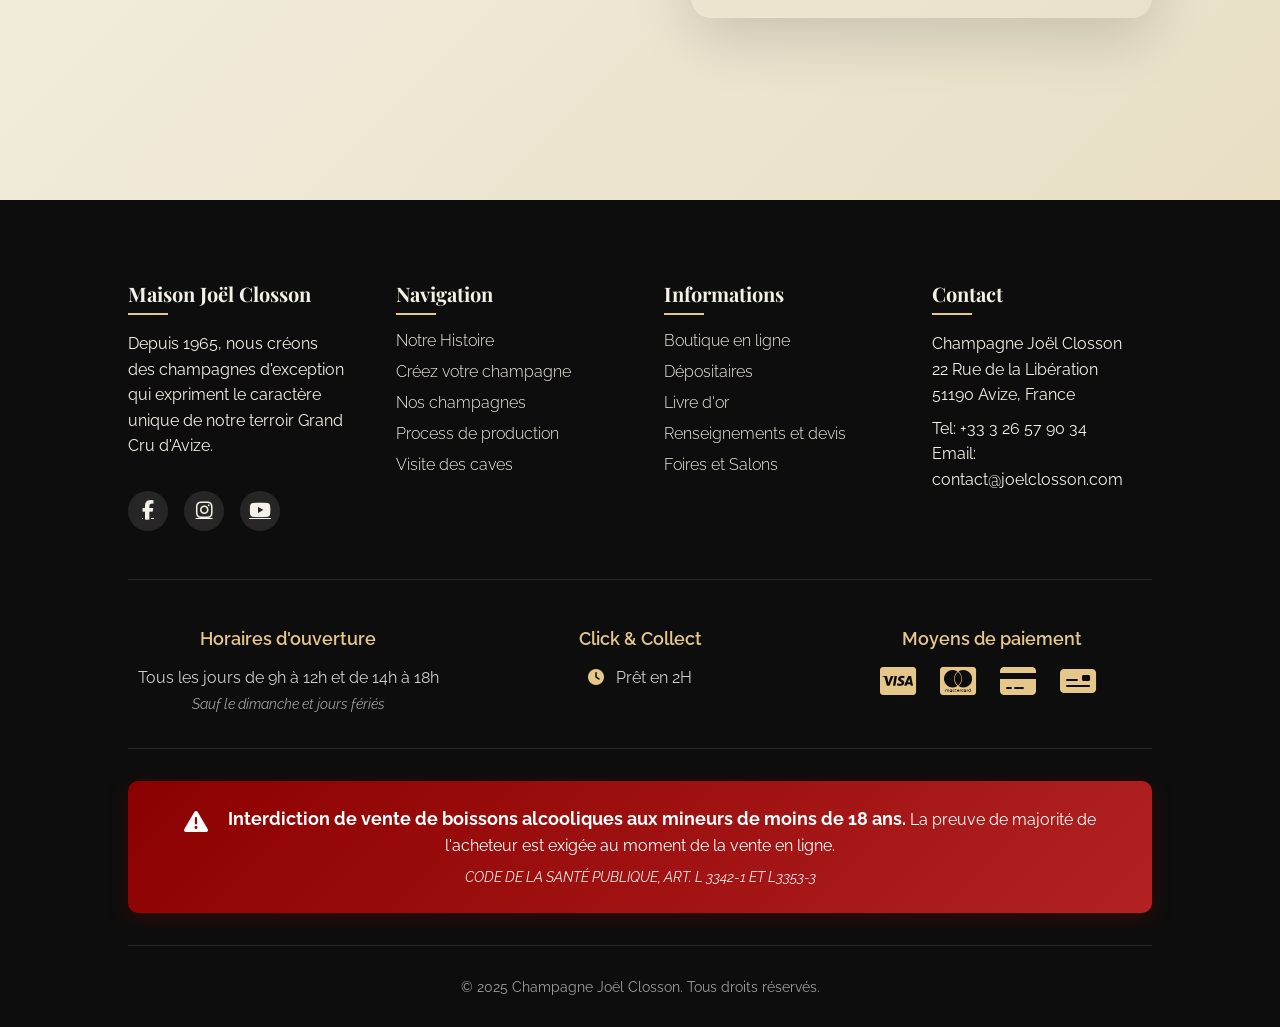
==== commit b365d0e5: "Update index.html" ====
--- a/index.html
+++ b/index.html
@@ -5,14 +5,14 @@
     <meta name="viewport" content="width=device-width, initial-scale=1.0">
     <title>Champagne Joël Closson | Maison de Champagne à Avize</title>
     <link rel="icon" type="image/png" href="logo.png"/>
-    <link rel="stylesheet" href="index4.css">
+    <link rel="stylesheet" href="index.css">
     <link rel="stylesheet" href="https://cdnjs.cloudflare.com/ajax/libs/font-awesome/6.4.0/css/all.min.css">
     <link href="https://fonts.googleapis.com/css2?family=Playfair+Display:wght@700;900&family=Raleway:wght@300;400;600&display=swap" rel="stylesheet">
 </head>
 <body>
     <!-- Navigation -->
     <nav class="navbar">
-        <a href="index4.html" class="logo">
+        <a href="index.html" class="logo">
             <img src="logo.png" alt="Logo Champagne Joel Closson" class="logo-image">
             Joël<span>Closson</span>
         </a>
@@ -291,3 +291,4 @@
     <script src="script4.js"></script>
 </body>
 </html>
+
--- a/index.css
+++ b/index.css
@@ -0,0 +1,1336 @@
+* {
+    margin: 0;
+    padding: 0;
+    box-sizing: border-box;
+}
+
+:root {
+    --gold: #e6c78a;
+    --dark: #0d0d0d;
+    --light: #f5f1e6;
+    --transition: all 0.4s cubic-bezier(0.165, 0.84, 0.44, 1);
+}
+
+/* ========== RESET BODY/HTML ========== */
+html, body {
+    margin: 0;
+    padding: 0;
+    width: 100%;
+    overflow-x: hidden;
+}
+
+body {
+    font-family: 'Raleway', sans-serif;
+    background-color: var(--light);
+    color: var(--dark);
+    display: block;
+    position: relative;
+}
+
+h1, h2, h3 {
+    font-family: 'Playfair Display', serif;
+    font-weight: 700;
+}
+
+/* ========== NAVIGATION ========== */
+.navbar {
+    position: fixed;
+    top: 0;
+    width: 100%;
+    padding: 1rem 5%;
+    display: flex;
+    justify-content: space-between;
+    align-items: center;
+    z-index: 1000;
+    background-color: rgba(245, 241, 230, 0.9);
+    transition: var(--transition);
+}
+
+.navbar.scrolled {
+    background-color: var(--light);
+    box-shadow: 0 5px 20px rgba(0,0,0,0.05);
+    padding: 0.8rem 5%;
+}
+
+.logo {
+    font-family: 'Playfair Display', serif;
+    font-size: 2.5rem;
+    font-weight: 900;
+    color: var(--dark);
+    text-decoration: none;
+    display: flex;
+    align-items: center;
+    gap: 1rem;
+}
+
+.logo-image {
+    height: 65px;
+    width: auto;
+    transition: var(--transition);
+    object-fit: contain;
+    display: block;
+}
+
+.navbar.scrolled .logo-image {
+    height: 55px;
+}
+
+.logo:hover .logo-image {
+    transform: scale(1.05);
+}
+
+.logo span {
+    color: var(--gold);
+}
+
+.nav-links {
+    display: flex;
+    gap: 2rem;
+}
+
+.nav-links a {
+    color: var(--dark);
+    text-decoration: none;
+    font-weight: 600;
+    position: relative;
+    padding: 0.5rem 0;
+    transition: var(--transition);
+}
+
+.nav-links a::after {
+    content: '';
+    position: absolute;
+    bottom: 0;
+    left: 0;
+    width: 0;
+    height: 2px;
+    background-color: var(--gold);
+    transition: var(--transition);
+}
+
+.nav-links a:hover {
+    color: var(--gold);
+}
+
+.nav-links a:hover::after {
+    width: 100%;
+}
+
+/* ========== HERO SECTION ========== */
+.hero {
+    height: 100vh;
+    width: 100%;
+    display: flex;
+    align-items: center;
+    background: linear-gradient(135deg, #f5f1e6 0%, #d9e0cd 100%);
+    position: relative;
+    overflow: hidden;
+}
+
+.hero-content {
+    max-width: 40%;
+    padding: 0 5%;
+    padding-left: calc(5% + 80px);
+    position: relative;
+    z-index: 10;
+    display: flex;
+    flex-direction: column;
+    align-items: flex-start;
+    margin-left: 0;
+}
+
+.hero-content .btn {
+    margin-bottom: 0;
+}
+
+.hero-logo-decorative {
+    width: 120px;
+    height: 120px;
+    margin-top: 2rem;
+    opacity: 0.7;
+    transition: var(--transition);
+    filter: grayscale(0);
+}
+
+.hero-logo-decorative:hover {
+    opacity: 1;
+    transform: rotate(360deg) scale(1.1);
+}
+
+/* Alternative si l'image ne charge pas */
+.hero-decorative-icon {
+    font-size: 4rem;
+    color: var(--gold);
+    margin-top: 2rem;
+    opacity: 0.7;
+    transition: var(--transition);
+    display: inline-block;
+}
+
+.hero-decorative-icon:hover {
+    opacity: 1;
+    transform: rotate(360deg) scale(1.1);
+}
+
+.hero h1 {
+    font-size: 4rem;
+    margin-bottom: 1.5rem;
+    line-height: 1.1;
+}
+
+.hero h1 span {
+    color: var(--gold);
+    font-weight: 900;
+}
+
+.hero p {
+    font-size: 1.2rem;
+    margin-bottom: 2rem;
+    font-weight: 300;
+}
+
+.btn {
+    display: inline-block;
+    padding: 1rem 2.5rem;
+    background-color: var(--gold);
+    color: var(--dark);
+    text-decoration: none;
+    font-weight: 600;
+    border-radius: 50px;
+    transition: var(--transition);
+    border: 2px solid var(--gold);
+    cursor: pointer;
+}
+
+.btn:hover {
+    background-color: transparent;
+    color: var(--gold);
+    transform: translateY(-5px);
+    box-shadow: 0 10px 20px rgba(230, 199, 138, 0.3);
+}
+
+.hero-bubbles {
+    position: absolute;
+    top: 0;
+    right: 0;
+    height: 100%;
+    width: 55%;
+    overflow: hidden;
+}
+
+.bubble {
+    position: absolute;
+    border-radius: 50%;
+    background: radial-gradient(circle at 30% 30%, rgba(255, 255, 255, 0.8), rgba(255, 255, 255, 0.1));
+    box-shadow: 0 0 15px rgba(255, 255, 255, 0.5);
+    animation: float 15s infinite ease-in-out;
+    z-index: 1;
+    bottom: 0;
+}
+
+@keyframes float {
+    0% {
+        bottom: 0;
+        opacity: 0;
+        transform: translateX(0);
+    }
+    5% {
+        opacity: 1;
+    }
+    25% {
+        transform: translateX(-10px);
+    }
+    50% {
+        transform: translateX(10px);
+    }
+    75% {
+        transform: translateX(-5px);
+    }
+    95% {
+        opacity: 1;
+    }
+    100% {
+        bottom: 100vh;
+        opacity: 0;
+        transform: translateX(0);
+    }
+}
+
+
+.bubble-large {
+    height: 120px;
+    width: 120px;
+    left: 20%;
+}
+
+.bubble-medium {
+    height: 70px;
+    width: 70px;
+    right: 25%;
+}
+
+.bubble-small {
+    height: 30px;
+    width: 30px;
+    left: 35%;
+}
+
+.bubble-small-2 {
+    height: 40px;
+    width: 40px;
+    left: 15%;
+}
+
+/* Nouvelles bulles */
+.bubble-medium-2 {
+    height: 80px;
+    width: 80px;
+    right: 15%;
+}
+
+.bubble-small-3 {
+    height: 35px;
+    width: 35px;
+    left: 45%;
+}
+
+.bubble-large-2 {
+    height: 100px;
+    width: 100px;
+    right: 35%;
+}
+
+.bubble-small-4 {
+    height: 45px;
+    width: 45px;
+    left: 25%;
+}
+
+/* ========== HORIZONTAL SCROLL ========== */
+.horizontal-scroll {
+    position: relative;
+    height: 100vh;
+    width: 100vw;
+    display: flex;
+    flex-direction: row;
+    overflow-x: auto;
+    overflow-y: hidden;
+    scroll-behavior: smooth;
+    scroll-snap-type: x mandatory;
+    -webkit-overflow-scrolling: touch;
+    scrollbar-width: thin;
+    scrollbar-color: var(--gold) transparent;
+}
+
+.horizontal-scroll::-webkit-scrollbar {
+    height: 8px;
+}
+
+.horizontal-scroll::-webkit-scrollbar-track {
+    background: transparent;
+}
+
+.horizontal-scroll::-webkit-scrollbar-thumb {
+    background: var(--gold);
+    border-radius: 4px;
+}
+
+.scroll-section {
+    min-width: 100vw;
+    width: 100vw;
+    height: 100vh;
+    flex-shrink: 0;
+    flex-grow: 0;
+    position: relative;
+    padding: 3% 10%;
+    display: flex;
+    flex-direction: row;
+    align-items: center;
+    justify-content: space-between;
+    scroll-snap-align: start;
+    box-sizing: border-box;
+    overflow-y: auto;
+}
+
+.section-bg {
+    position: absolute;
+    top: 0;
+    left: 0;
+    width: 100%;
+    height: 100%;
+    object-fit: cover;
+    opacity: 0.05;
+    z-index: 0;
+}
+
+.section-content {
+    max-width: 50%;
+    position: relative;
+    z-index: 2;
+}
+
+/* Image familiale à droite pour la section Histoire */
+.scroll-section#history {
+    background: linear-gradient(135deg, #f5f1e6 0%, #e8dfc5 100%);
+    flex-direction: row !important;
+    align-items: center !important;
+    justify-content: space-between !important;
+    gap: 4rem;
+}
+
+.scroll-section#history .section-content {
+    max-width: 45%;
+}
+
+.history-buttons {
+    display: flex;
+    gap: 1rem;
+    margin-top: 2rem;
+    flex-wrap: wrap;
+}
+
+.btn-secondary {
+    background-color: transparent;
+    color: var(--gold);
+    border: 2px solid var(--gold);
+}
+
+.btn-secondary:hover {
+    background-color: var(--gold);
+    color: var(--dark);
+}
+
+.section-image {
+    width: 45%;
+    height: 65%;
+    position: relative;
+    z-index: 2;
+    border-radius: 20px;
+    overflow: hidden;
+    box-shadow: 0 20px 60px rgba(0, 0, 0, 0.15);
+    transition: var(--transition);
+    flex-shrink: 0;
+}
+
+.section-image:hover {
+    transform: scale(1.02);
+    box-shadow: 0 25px 80px rgba(0, 0, 0, 0.2);
+}
+
+.section-image img {
+    width: 100%;
+    height: 100%;
+    object-fit: cover;
+    display: block;
+}
+
+/* Décoration pour la section Histoire */
+.scroll-section#history::before {
+    content: '';
+    position: absolute;
+    top: 10%;
+    right: 35%;
+    width: 300px;
+    height: 300px;
+    background: radial-gradient(circle, rgba(230, 199, 138, 0.1) 0%, transparent 70%);
+    border-radius: 50%;
+    z-index: 1;
+    pointer-events: none;
+}
+
+.section-content p {
+    font-size: 0.95rem;
+    line-height: 1.5;
+    margin-bottom: 0.8rem;
+    color: #333;
+    font-weight: 400;
+}
+
+.section-title {
+    font-size: 2.2rem;
+    margin-bottom: 0.8rem;
+    position: relative;
+    color: var(--dark);
+    letter-spacing: -1px;
+}
+
+.section-title::after {
+    content: '';
+    position: absolute;
+    bottom: -8px;
+    left: 0;
+    width: 70px;
+    height: 3px;
+    background: var(--gold);
+}
+
+/* ========== CHAMPAGNE CREATOR ========== */
+.creator-section {
+    background: url('data:image/svg+xml;utf8,<svg xmlns="http://www.w3.org/2000/svg" width="100" height="100" viewBox="0 0 100 100"><rect width="100" height="100" fill="%23f5f1e6"/><path d="M0,50 C15,20 35,20 50,50 C65,80 85,80 100,50" stroke="%23e6c78a" stroke-width="0.5" fill="none"/></svg>');
+    flex-direction: column !important;
+    justify-content: center !important;
+}
+
+.creator-section .section-content {
+    max-width: 90%;
+}
+
+.creator-container {
+    display: flex;
+    gap: 1.5rem;
+    align-items: flex-start;
+    margin-top: 0.5rem;
+}
+
+.champagne-visualization {
+    width: 35%;
+    position: relative;
+    display: flex;
+    flex-direction: column;
+    align-items: center;
+    padding-top: 1rem;
+}
+    
+
+.champagne-bottle {
+    width: 180px;
+    height: 325px;
+    position: relative;
+    margin-top: 1rem;
+    background: transparent;
+    border: 2px solid var(--gold);
+    border-top: none;
+    border-radius: 10px 10px 50% 50%;
+    overflow: hidden;
+}
+
+.liquid {
+    position: absolute;
+    bottom: 0;
+    width: 100%;
+    height: 40%;
+    background: linear-gradient(to bottom, #f9e7c2, #d8c591);
+    transition: height 0.5s;
+    z-index: 1;
+}
+
+
+.champagne-stem {
+    width: 4px;
+    height: 160px;
+    background: var(--gold);
+    margin: 0 auto;
+}
+
+.champagne-base {
+    width: 120px;
+    height: 8px;
+    background: var(--gold);
+    border-radius: 50%;
+    margin: 0 auto;
+}
+
+.bubbles-container {
+    pointer-events: none;
+    position: absolute;
+    bottom: 0;
+    width: 100%;
+    height: 40%;
+    overflow: hidden;
+    z-index: 10;
+    transition: height 0.5s;
+}
+
+.mini-bubble {
+    position: absolute;
+    border-radius: 50%;
+    background: rgba(255, 255, 255, 0.8);
+    opacity: 0.9;
+    z-index: 10;  
+    animation-name: bubble-rise;
+    animation-iteration-count: infinite;
+    animation-timing-function: ease-in;
+}
+
+@keyframes bubble-rise {
+    0% {
+        bottom: 0;
+        opacity: 0;
+    }
+    5% {
+        opacity: 1;
+    }
+    95% {
+        opacity: 1;
+    }
+    100% {
+        bottom: 100%;
+        opacity: 0;
+    }
+}
+
+.creator-controls {
+    width: 60%;
+    background-color: rgba(245, 241, 230, 0.9);
+    padding: 2rem;
+    border-radius: 20px;
+    box-shadow: 0 10px 30px rgba(0,0,0,0.05);
+}
+
+.control-group {
+    margin-bottom: 2rem;
+}
+
+.control-group label {
+    display: block;
+    margin-bottom: 0.5rem;
+    font-weight: 600;
+}
+
+.slider-container {
+    display: flex;
+    align-items: center;
+    gap: 1rem;
+}
+
+.slider {
+    flex: 1;
+    -webkit-appearance: none;
+    height: 8px;
+    background: #d9e0cd;
+    border-radius: 10px;
+    outline: none;
+}
+
+.slider::-webkit-slider-thumb {
+    -webkit-appearance: none;
+    width: 22px;
+    height: 22px;
+    border-radius: 50%;
+    background: var(--gold);
+    cursor: pointer;
+    box-shadow: 0 0 5px rgba(0,0,0,0.2);
+}
+
+.slider::-moz-range-thumb {
+    width: 22px;
+    height: 22px;
+    border-radius: 50%;
+    background: var(--gold);
+    cursor: pointer;
+    box-shadow: 0 0 5px rgba(0,0,0,0.2);
+    border: none;
+}
+
+.slider-value {
+    width: 80px;
+    text-align: center;
+    font-weight: 600;
+}
+
+.preview-window {
+    background-color: rgba(255, 255, 255, 0.9);
+    padding: 1.5rem;
+    border-radius: 15px;
+    box-shadow: 0 5px 15px rgba(0,0,0,0.05);
+    margin-top: 2rem;
+}
+
+.preview-window h4 {
+    margin-bottom: 1rem;
+    font-size: 1.25rem;
+    color: var(--dark);
+}
+
+/* ========== PRODUCTS SECTION ========== */
+.products-section {
+    background: linear-gradient(45deg, #f5f1e6 0%, #f0ede6 100%);
+    flex-direction: column !important;
+    justify-content: center !important;
+}
+
+.products-section .section-content {
+    max-width: 90%;
+}
+
+.products-grid {
+    display: grid;
+    grid-template-columns: repeat(3, 1fr);
+    gap: 1.5rem;
+    margin-top: 1.5rem;
+    width: 100%;
+}
+
+.product-card {
+    background: white;
+    border-radius: 15px;
+    overflow: hidden;
+    box-shadow: 0 10px 20px rgba(0,0,0,0.05);
+    transition: var(--transition);
+}
+
+.product-card:hover {
+    transform: translateY(-10px);
+    box-shadow: 0 15px 30px rgba(0,0,0,0.1);
+}
+
+.product-image {
+    height: 220px;
+    background: linear-gradient(135deg, #f8f4e7 0%, #ffffff 100%);
+    position: relative;
+    display: flex;
+    justify-content: center;
+    align-items: center;
+    overflow: hidden;
+    padding: 1rem;
+}
+
+.product-image img {
+    max-width: 70%;
+    max-height: 100%;
+    width: auto;
+    height: auto;
+    object-fit: contain;
+    transition: var(--transition);
+    filter: drop-shadow(0 10px 20px rgba(0,0,0,0.15));
+}
+
+.product-card:hover .product-image img {
+    transform: scale(1.08) translateY(-5px);
+    filter: drop-shadow(0 15px 30px rgba(0,0,0,0.25));
+}
+
+.product-image::after {
+    display: none;
+}
+
+.product-info {
+    padding: 1rem;
+}
+
+.product-title {
+    font-size: 1.1rem;
+    margin-bottom: 0.5rem;
+    font-weight: 700;
+}
+
+.product-desc {
+    color: #666;
+    font-size: 0.9rem;
+    margin-bottom: 0.5rem;
+}
+
+.product-price {
+    font-size: 1.3rem;
+    font-weight: 700;
+    color: var(--dark);
+    margin-bottom: 1rem;
+}
+
+/* ========== PRODUCTION SECTION ========== */
+#production {
+    flex-direction: column !important;
+    justify-content: center !important;
+    background: linear-gradient(135deg, #f5f1e6 0%, #ebe5d5 100%);
+}
+
+#production .section-content {
+    max-width: 85%;
+}
+
+#production .section-title {
+    text-align: left;
+    margin-bottom: 1rem;
+}
+
+#production .section-title::after {
+    left: 0;
+}
+
+#production .section-content > p {
+    text-align: left;
+    font-size: 1.05rem;
+    margin-bottom: 1.8rem;
+    color: #555;
+}
+
+.production-steps {
+    display: grid;
+    grid-template-columns: repeat(5, 1fr);
+    gap: 1.5rem;
+    margin: 2rem 0;
+    width: 100%;
+}
+
+.step {
+    background: white;
+    border-radius: 15px;
+    padding: 2rem 1.5rem;
+    box-shadow: 0 5px 20px rgba(0,0,0,0.08);
+    transition: var(--transition);
+    position: relative;
+    overflow: hidden;
+    border: 2px solid transparent;
+    text-align: center;
+    display: flex;
+    flex-direction: column;
+    min-height: 280px;
+}
+
+.step::before {
+    content: '';
+    position: absolute;
+    top: 0;
+    left: 0;
+    width: 100%;
+    height: 4px;
+    background: linear-gradient(90deg, var(--gold), #d4b582);
+    transform: scaleX(0);
+    transform-origin: left;
+    transition: transform 0.4s ease;
+}
+
+.step:hover::before {
+    transform: scaleX(1);
+}
+
+.step:hover {
+    transform: translateY(-10px);
+    box-shadow: 0 15px 40px rgba(0,0,0,0.15);
+    border-color: var(--gold);
+}
+
+.step h3 {
+    margin-bottom: 1rem;
+    font-size: 1.2rem;
+    color: var(--dark);
+    display: flex;
+    align-items: center;
+    justify-content: center;
+    gap: 0.65rem;
+}
+
+.step h3::before {
+    content: '✦';
+    font-size: 1.35rem;
+    color: var(--gold);
+    display: inline-block;
+    transition: var(--transition);
+}
+
+.step:hover h3::before {
+    transform: rotate(180deg) scale(1.2);
+}
+
+.step p {
+    font-size: 1rem;
+    color: #666;
+    line-height: 1.65;
+    display: flex;
+    align-items: center;
+    justify-content: center;
+    flex: 1;
+}
+
+#production .btn {
+    display: block;
+    margin: 2rem auto 0;
+    width: fit-content;
+}
+
+/* ========== FOOTER ========== */
+footer {
+    background-color: var(--dark);
+    color: var(--light);
+    padding: 5rem 10% 2rem;
+    position: relative;
+    width: 100%;
+}
+
+.footer-grid {
+    display: grid;
+    grid-template-columns: repeat(4, 1fr);
+    gap: 3rem;
+    margin-bottom: 3rem;
+    width: 100%;
+}
+
+.footer-column {
+    display: flex;
+    flex-direction: column;
+}
+
+.footer-column h3 {
+    font-size: 1.25rem;
+    margin-bottom: 1.5rem;
+    position: relative;
+}
+
+.footer-column h3::after {
+    content: '';
+    position: absolute;
+    bottom: -8px;
+    left: 0;
+    width: 40px;
+    height: 2px;
+    background: var(--gold);
+}
+
+.footer-column p {
+    line-height: 1.6;
+    margin-bottom: 0.5rem;
+}
+
+.footer-links {
+    list-style: none;
+}
+
+.footer-links li {
+    margin-bottom: 0.75rem;
+}
+
+.footer-links a {
+    color: var(--light);
+    text-decoration: none;
+    font-weight: 300;
+    transition: var(--transition);
+}
+
+.footer-links a:hover {
+    color: var(--gold);
+    padding-left: 5px;
+}
+
+.social-links {
+    display: flex;
+    gap: 1rem;
+    margin-top: 1.5rem;
+}
+
+.social-links a {
+    display: flex;
+    align-items: center;
+    justify-content: center;
+    width: 40px;
+    height: 40px;
+    border-radius: 50%;
+    background-color: rgba(255, 255, 255, 0.1);
+    color: var(--light);
+    transition: var(--transition);
+    font-size: 1.2rem;
+}
+
+.social-links a:hover {
+    background-color: var(--gold);
+    color: var(--dark);
+    transform: translateY(-3px);
+}
+
+.copyright {
+    text-align: center;
+    padding-top: 2rem;
+    border-top: 1px solid rgba(255, 255, 255, 0.1);
+    font-size: 0.9rem;
+    color: rgba(255, 255, 255, 0.6);
+}
+
+/* ========== RESPONSIVE ========== */
+
+/* ========== ALBUM PAGE ========== */
+.album-hero {
+    min-height: 50vh;
+    display: flex;
+    align-items: center;
+    justify-content: center;
+    background: linear-gradient(135deg, #f5f1e6 0%, #d9e0cd 100%);
+    padding: 8rem 5% 4rem;
+    margin-top: 80px;
+}
+
+.album-header {
+    text-align: center;
+    max-width: 800px;
+}
+
+.album-header h1 {
+    font-size: 4rem;
+    margin-bottom: 1.5rem;
+    color: var(--dark);
+}
+
+.album-header h1 span {
+    color: var(--gold);
+}
+
+.album-header p {
+    font-size: 1.3rem;
+    color: #555;
+}
+
+.gallery-section {
+    padding: 5rem 5%;
+    background: var(--light);
+}
+
+.gallery-container {
+    display: grid;
+    grid-template-columns: repeat(4, 1fr);
+    gap: 1.5rem;
+    max-width: 1400px;
+    margin: 0 auto 5rem;
+}
+
+.gallery-item {
+    position: relative;
+    overflow: hidden;
+    border-radius: 15px;
+    cursor: pointer;
+    box-shadow: 0 5px 20px rgba(0,0,0,0.1);
+    transition: var(--transition);
+}
+
+/* Première image : prend 2 colonnes */
+.gallery-item:nth-child(1) {
+    grid-column: span 2;
+    min-height: 220px;
+}
+
+/* Images 2 et 3 : prennent 1 colonne chacune */
+.gallery-item:nth-child(2),
+.gallery-item:nth-child(3) {
+    grid-column: span 1;
+    min-height: 220px;
+}
+
+/* Les 4 suivantes (4,5,6,7) : prennent 1 colonne chacune */
+.gallery-item:nth-child(n+4) {
+    grid-column: span 1;
+    min-height: 250px;
+}
+
+.gallery-item img {
+    width: 100%;
+    height: 100%;
+    object-fit: cover;
+    transition: var(--transition);
+    display: block;
+}
+
+.gallery-item:hover {
+    transform: translateY(-5px);
+    box-shadow: 0 15px 40px rgba(0,0,0,0.2);
+}
+
+.gallery-item:hover img {
+    transform: scale(1.1);
+}
+
+.gallery-overlay {
+    position: absolute;
+    bottom: 0;
+    left: 0;
+    right: 0;
+    background: linear-gradient(to top, rgba(13, 13, 13, 0.9), transparent);
+    color: white;
+    padding: 2rem;
+    transform: translateY(100%);
+    transition: var(--transition);
+}
+
+.gallery-item:hover .gallery-overlay {
+    transform: translateY(0);
+}
+
+.gallery-overlay h3 {
+    font-size: 1.5rem;
+    margin-bottom: 0.5rem;
+    color: var(--gold);
+}
+
+.gallery-overlay p {
+    font-size: 1rem;
+    color: rgba(255, 255, 255, 0.9);
+}
+
+.album-cta {
+    text-align: center;
+    max-width: 700px;
+    margin: 0 auto;
+    padding: 3rem 2rem;
+    background: white;
+    border-radius: 20px;
+    box-shadow: 0 10px 30px rgba(0,0,0,0.1);
+}
+
+.album-cta h2 {
+    font-size: 2.5rem;
+    margin-bottom: 1rem;
+    color: var(--dark);
+}
+
+.album-cta p {
+    font-size: 1.2rem;
+    margin-bottom: 2rem;
+    color: #555;
+}
+
+/* ========== RESPONSIVE ========== */
+@media (max-width: 1200px) {
+    .section-content {
+        max-width: 70%;
+    }
+    
+    .creator-section .section-content,
+    .products-section .section-content {
+        max-width: 85%;
+    }
+}
+
+@media (max-width: 992px) {
+    .hero-content {
+        max-width: 60%;
+    }
+    
+    .section-content {
+        max-width: 100%;
+    }
+    
+    .scroll-section#history {
+        flex-direction: column !important;
+        gap: 2rem;
+    }
+    
+    .scroll-section#history .section-content {
+        max-width: 90%;
+    }
+    
+    .section-image {
+        width: 90%;
+        height: 50%;
+    }
+    
+    .footer-grid {
+        grid-template-columns: repeat(2, 1fr);
+    }
+    
+    .products-grid {
+        grid-template-columns: repeat(2, 1fr);
+    }
+    
+    .creator-container {
+        flex-direction: column;
+    }
+    
+    .champagne-visualization,
+    .creator-controls {
+        width: 100%;
+    }
+    
+    .production-steps {
+        grid-template-columns: repeat(2, 1fr);
+        gap: 1.5rem;
+    }
+    
+    .step {
+        padding: 2rem 1.5rem;
+    }
+}
+
+@media (max-width: 768px) {
+    .hero-content {
+        max-width: 90%;
+    }
+    
+    .hero h1 {
+        font-size: 3rem;
+    }
+    
+    .nav-links {
+        display: none;
+    }
+    
+    .scroll-section {
+        padding: 5% 5%;
+    }
+    
+    .section-title {
+        font-size: 2.5rem;
+    }
+    
+    .products-grid {
+        grid-template-columns: 1fr;
+    }
+    
+    .footer-grid {
+        grid-template-columns: 1fr;
+    }
+    
+    .production-steps {
+        grid-template-columns: 1fr;
+        gap: 1.5rem;
+    }
+    
+    .step h3 {
+        font-size: 1.2rem;
+    }
+}
+/* Nouvelles petites bulles */
+.bubble-tiny {
+    height: 20px;
+    width: 20px;
+    left: 25%;
+    animation-duration: 12s;
+    animation-delay: 1s;
+}
+
+.bubble-tiny-2 {
+    height: 15px;
+    width: 15px;
+    right: 30%;
+    animation-duration: 14s;
+    animation-delay: 2s;
+}
+
+.bubble-tiny-3 {
+    height: 18px;
+    width: 18px;
+    left: 40%;
+    animation-duration: 13s;
+    animation-delay: 0.5s;
+}
+
+.bubble-tiny-4 {
+    height: 22px;
+    width: 22px;
+    right: 20%;
+    animation-duration: 15s;
+    animation-delay: 3s;
+}
+
+.bubble-tiny-5 {
+    height: 16px;
+    width: 16px;
+    left: 30%;
+    animation-duration: 11s;
+    animation-delay: 1.5s;
+}
+
+.bubble-tiny-6 {
+    height: 19px;
+    width: 19px;
+    right: 40%;
+    animation-duration: 13.5s;
+    animation-delay: 2.5s;
+}
+/* ========== FOOTER INFO SECTION ========== */
+.footer-info-section {
+    display: grid;
+    grid-template-columns: repeat(3, 1fr);
+    gap: 2rem;
+    padding: 3rem 0 2rem;
+    border-top: 1px solid rgba(255, 255, 255, 0.1);
+    border-bottom: 1px solid rgba(255, 255, 255, 0.1);
+    margin-top: 3rem;
+}
+
+.info-item {
+    text-align: center;
+}
+
+.info-item h4 {
+    font-size: 1.1rem;
+    color: var(--gold);
+    margin-bottom: 1rem;
+    font-weight: 600;
+}
+
+.info-item p {
+    color: rgba(255, 255, 255, 0.8);
+    line-height: 1.6;
+}
+
+.info-item em {
+    font-size: 0.9rem;
+    color: rgba(255, 255, 255, 0.6);
+}
+
+.info-item i {
+    margin-right: 0.5rem;
+    color: var(--gold);
+}
+
+.payment-icons {
+    display: flex;
+    justify-content: center;
+    gap: 1rem;
+    font-size: 2rem;
+    margin-top: 0.5rem;
+}
+
+.payment-icons i {
+    color: var(--gold);
+    transition: var(--transition);
+}
+
+.payment-icons i:hover {
+    transform: scale(1.1);
+    color: var(--light);
+}
+
+/* ========== LEGAL WARNING ========== */
+.legal-warning {
+    background: linear-gradient(135deg, #8B0000, #B22222);
+    padding: 1.5rem 2rem;
+    margin: 2rem 0;
+    border-radius: 10px;
+    text-align: center;
+    color: white;
+    line-height: 1.6;
+    box-shadow: 0 5px 20px rgba(139, 0, 0, 0.3);
+}
+
+.legal-warning i {
+    font-size: 1.5rem;
+    margin-right: 1rem;
+    vertical-align: middle;
+}
+
+.legal-warning strong {
+    font-size: 1.1rem;
+}
+
+.legal-code {
+    display: block;
+    font-size: 0.85rem;
+    margin-top: 0.5rem;
+    opacity: 0.9;
+    font-style: italic;
+}
+
+/* ========== RESPONSIVE FOOTER INFO ========== */
+@media (max-width: 992px) {
+    .footer-info-section {
+        grid-template-columns: repeat(2, 1fr);
+    }
+    
+    .info-item:last-child {
+        grid-column: 1 / -1;
+    }
+}
+
+@media (max-width: 768px) {
+    .footer-info-section {
+        grid-template-columns: 1fr;
+        gap: 1.5rem;
+    }
+    
+    .legal-warning {
+        font-size: 0.9rem;
+        padding: 1rem 1.5rem;
+    }
+    
+    .legal-warning i {
+        display: block;
+        margin: 0 0 1rem 0;
+    }
+}
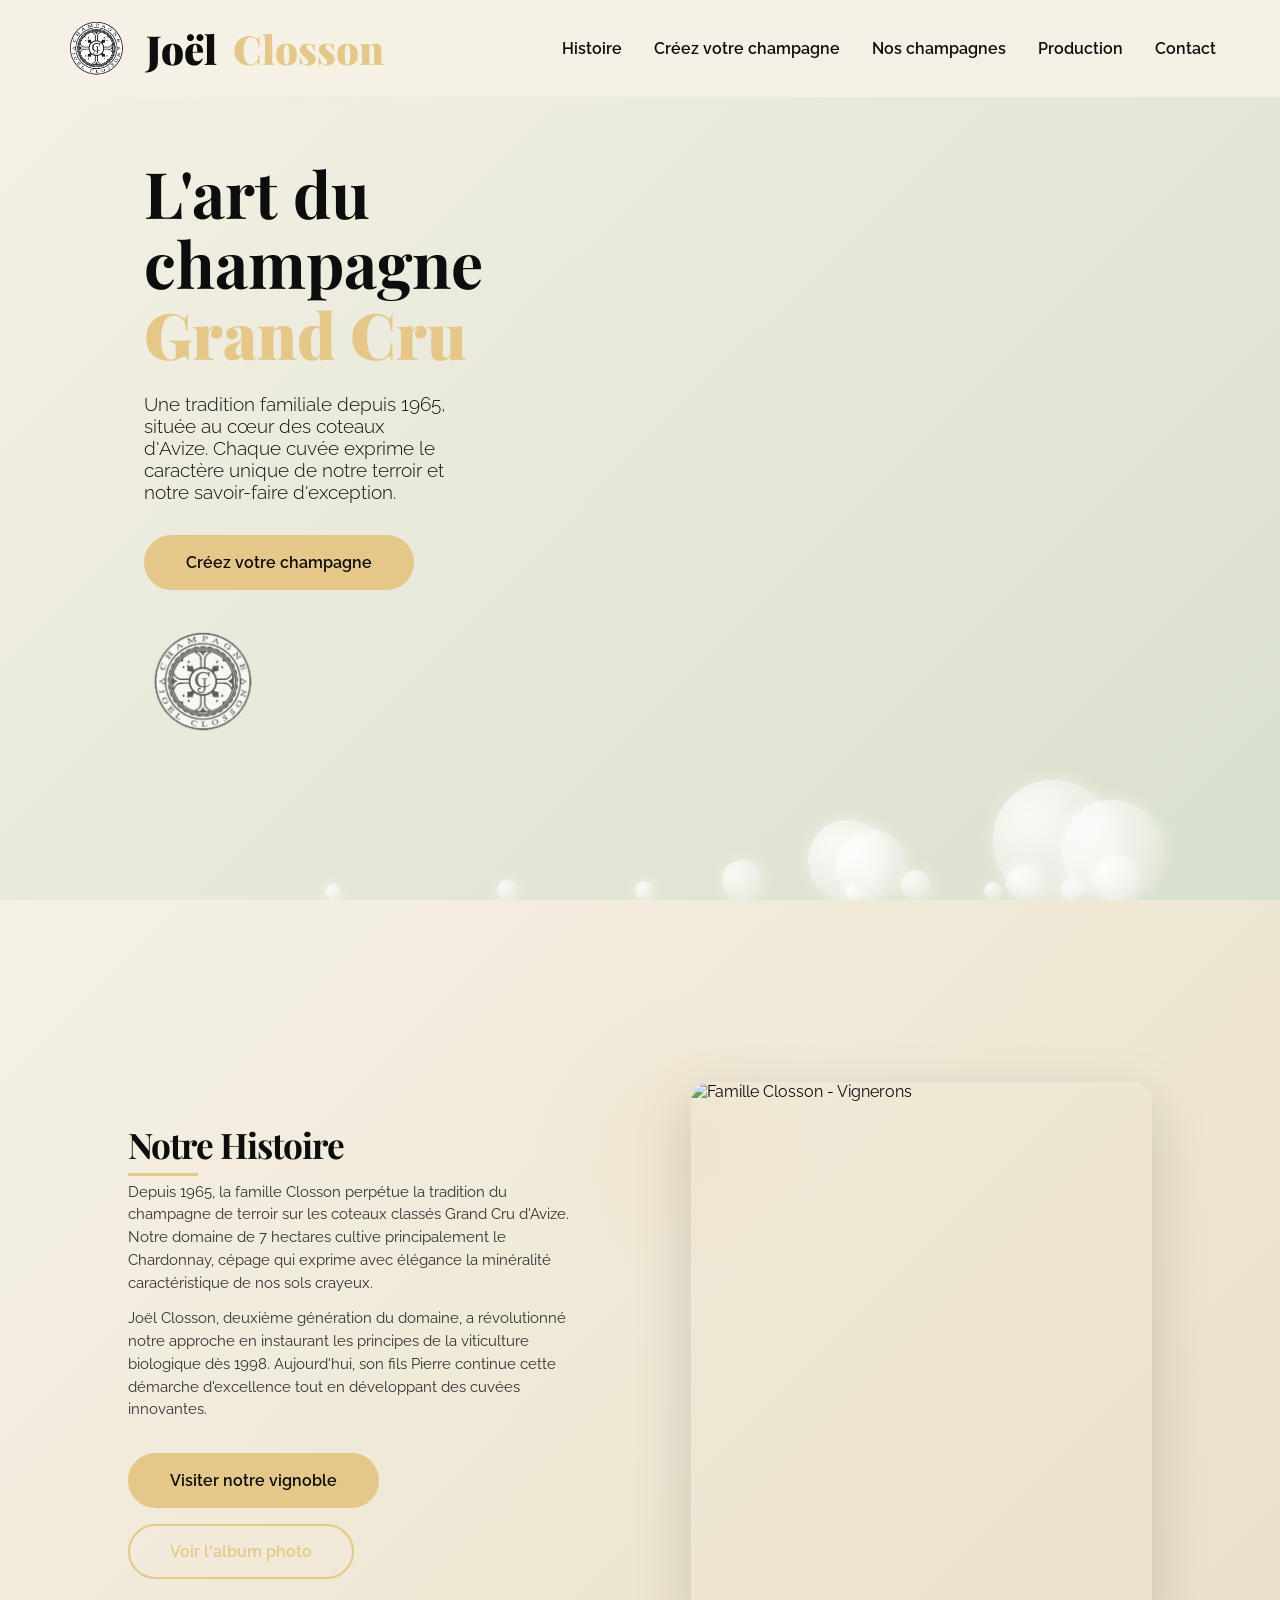
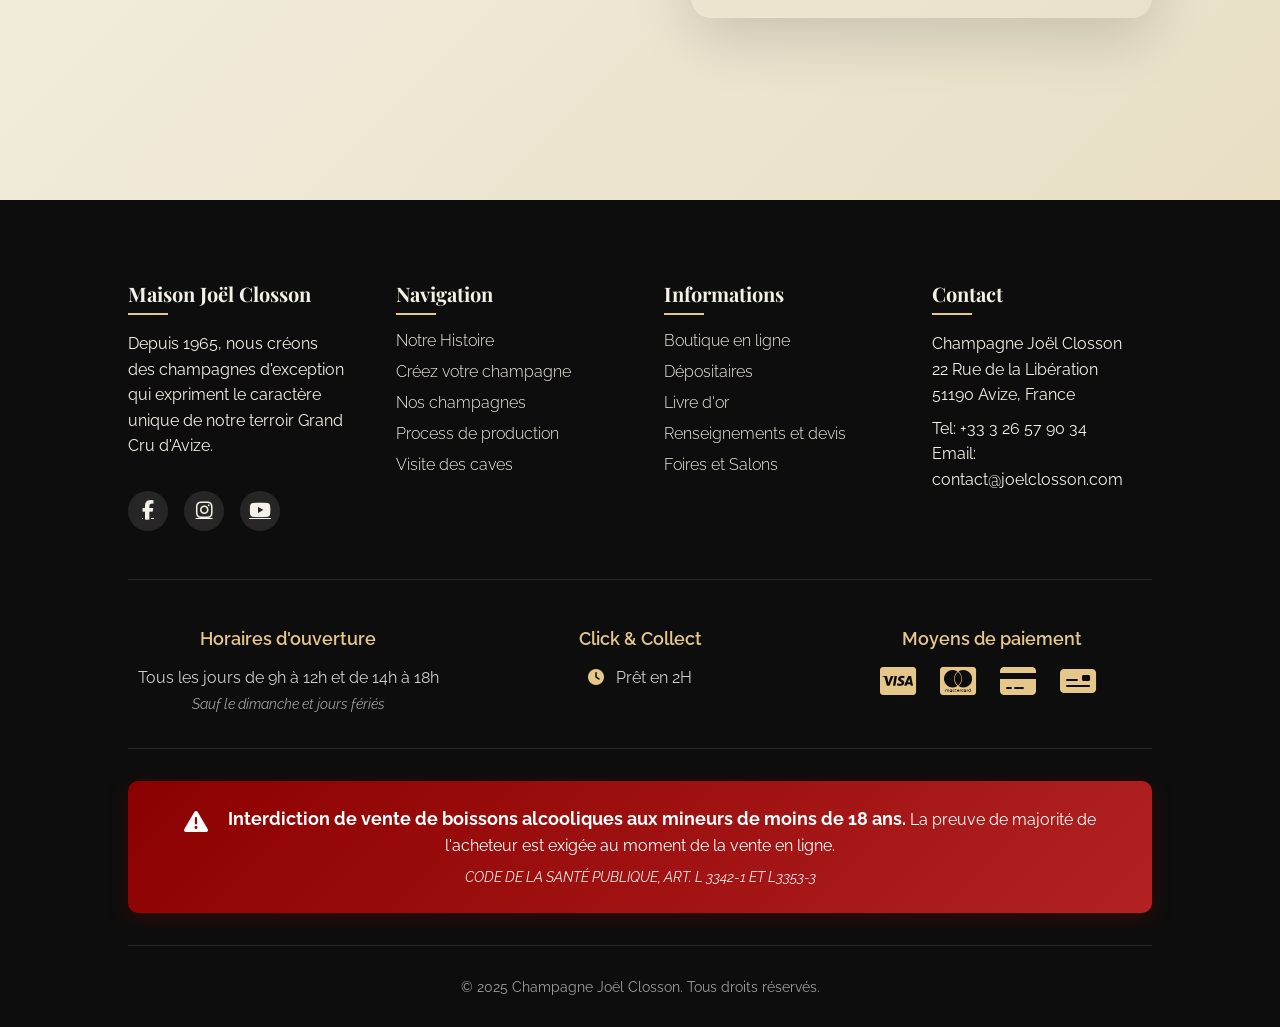
==== commit cb923efc: "Update index.html" ====
--- a/index.html
+++ b/index.html
@@ -5,7 +5,7 @@
     <meta name="viewport" content="width=device-width, initial-scale=1.0">
     <title>Champagne Joël Closson | Maison de Champagne à Avize</title>
     <link rel="icon" type="image/png" href="logo.png"/>
-    <link rel="stylesheet" href="index.css">
+    <link rel="stylesheet" href="style.css">
     <link rel="stylesheet" href="https://cdnjs.cloudflare.com/ajax/libs/font-awesome/6.4.0/css/all.min.css">
     <link href="https://fonts.googleapis.com/css2?family=Playfair+Display:wght@700;900&family=Raleway:wght@300;400;600&display=swap" rel="stylesheet">
 </head>
@@ -292,3 +292,4 @@
 </body>
 </html>
 
+
--- a/style.css
+++ b/style.css
@@ -0,0 +1,1336 @@
+* {
+    margin: 0;
+    padding: 0;
+    box-sizing: border-box;
+}
+
+:root {
+    --gold: #e6c78a;
+    --dark: #0d0d0d;
+    --light: #f5f1e6;
+    --transition: all 0.4s cubic-bezier(0.165, 0.84, 0.44, 1);
+}
+
+/* ========== RESET BODY/HTML ========== */
+html, body {
+    margin: 0;
+    padding: 0;
+    width: 100%;
+    overflow-x: hidden;
+}
+
+body {
+    font-family: 'Raleway', sans-serif;
+    background-color: var(--light);
+    color: var(--dark);
+    display: block;
+    position: relative;
+}
+
+h1, h2, h3 {
+    font-family: 'Playfair Display', serif;
+    font-weight: 700;
+}
+
+/* ========== NAVIGATION ========== */
+.navbar {
+    position: fixed;
+    top: 0;
+    width: 100%;
+    padding: 1rem 5%;
+    display: flex;
+    justify-content: space-between;
+    align-items: center;
+    z-index: 1000;
+    background-color: rgba(245, 241, 230, 0.9);
+    transition: var(--transition);
+}
+
+.navbar.scrolled {
+    background-color: var(--light);
+    box-shadow: 0 5px 20px rgba(0,0,0,0.05);
+    padding: 0.8rem 5%;
+}
+
+.logo {
+    font-family: 'Playfair Display', serif;
+    font-size: 2.5rem;
+    font-weight: 900;
+    color: var(--dark);
+    text-decoration: none;
+    display: flex;
+    align-items: center;
+    gap: 1rem;
+}
+
+.logo-image {
+    height: 65px;
+    width: auto;
+    transition: var(--transition);
+    object-fit: contain;
+    display: block;
+}
+
+.navbar.scrolled .logo-image {
+    height: 55px;
+}
+
+.logo:hover .logo-image {
+    transform: scale(1.05);
+}
+
+.logo span {
+    color: var(--gold);
+}
+
+.nav-links {
+    display: flex;
+    gap: 2rem;
+}
+
+.nav-links a {
+    color: var(--dark);
+    text-decoration: none;
+    font-weight: 600;
+    position: relative;
+    padding: 0.5rem 0;
+    transition: var(--transition);
+}
+
+.nav-links a::after {
+    content: '';
+    position: absolute;
+    bottom: 0;
+    left: 0;
+    width: 0;
+    height: 2px;
+    background-color: var(--gold);
+    transition: var(--transition);
+}
+
+.nav-links a:hover {
+    color: var(--gold);
+}
+
+.nav-links a:hover::after {
+    width: 100%;
+}
+
+/* ========== HERO SECTION ========== */
+.hero {
+    height: 100vh;
+    width: 100%;
+    display: flex;
+    align-items: center;
+    background: linear-gradient(135deg, #f5f1e6 0%, #d9e0cd 100%);
+    position: relative;
+    overflow: hidden;
+}
+
+.hero-content {
+    max-width: 40%;
+    padding: 0 5%;
+    padding-left: calc(5% + 80px);
+    position: relative;
+    z-index: 10;
+    display: flex;
+    flex-direction: column;
+    align-items: flex-start;
+    margin-left: 0;
+}
+
+.hero-content .btn {
+    margin-bottom: 0;
+}
+
+.hero-logo-decorative {
+    width: 120px;
+    height: 120px;
+    margin-top: 2rem;
+    opacity: 0.7;
+    transition: var(--transition);
+    filter: grayscale(0);
+}
+
+.hero-logo-decorative:hover {
+    opacity: 1;
+    transform: rotate(360deg) scale(1.1);
+}
+
+/* Alternative si l'image ne charge pas */
+.hero-decorative-icon {
+    font-size: 4rem;
+    color: var(--gold);
+    margin-top: 2rem;
+    opacity: 0.7;
+    transition: var(--transition);
+    display: inline-block;
+}
+
+.hero-decorative-icon:hover {
+    opacity: 1;
+    transform: rotate(360deg) scale(1.1);
+}
+
+.hero h1 {
+    font-size: 4rem;
+    margin-bottom: 1.5rem;
+    line-height: 1.1;
+}
+
+.hero h1 span {
+    color: var(--gold);
+    font-weight: 900;
+}
+
+.hero p {
+    font-size: 1.2rem;
+    margin-bottom: 2rem;
+    font-weight: 300;
+}
+
+.btn {
+    display: inline-block;
+    padding: 1rem 2.5rem;
+    background-color: var(--gold);
+    color: var(--dark);
+    text-decoration: none;
+    font-weight: 600;
+    border-radius: 50px;
+    transition: var(--transition);
+    border: 2px solid var(--gold);
+    cursor: pointer;
+}
+
+.btn:hover {
+    background-color: transparent;
+    color: var(--gold);
+    transform: translateY(-5px);
+    box-shadow: 0 10px 20px rgba(230, 199, 138, 0.3);
+}
+
+.hero-bubbles {
+    position: absolute;
+    top: 0;
+    right: 0;
+    height: 100%;
+    width: 55%;
+    overflow: hidden;
+}
+
+.bubble {
+    position: absolute;
+    border-radius: 50%;
+    background: radial-gradient(circle at 30% 30%, rgba(255, 255, 255, 0.8), rgba(255, 255, 255, 0.1));
+    box-shadow: 0 0 15px rgba(255, 255, 255, 0.5);
+    animation: float 15s infinite ease-in-out;
+    z-index: 1;
+    bottom: 0;
+}
+
+@keyframes float {
+    0% {
+        bottom: 0;
+        opacity: 0;
+        transform: translateX(0);
+    }
+    5% {
+        opacity: 1;
+    }
+    25% {
+        transform: translateX(-10px);
+    }
+    50% {
+        transform: translateX(10px);
+    }
+    75% {
+        transform: translateX(-5px);
+    }
+    95% {
+        opacity: 1;
+    }
+    100% {
+        bottom: 100vh;
+        opacity: 0;
+        transform: translateX(0);
+    }
+}
+
+
+.bubble-large {
+    height: 120px;
+    width: 120px;
+    left: 20%;
+}
+
+.bubble-medium {
+    height: 70px;
+    width: 70px;
+    right: 25%;
+}
+
+.bubble-small {
+    height: 30px;
+    width: 30px;
+    left: 35%;
+}
+
+.bubble-small-2 {
+    height: 40px;
+    width: 40px;
+    left: 15%;
+}
+
+/* Nouvelles bulles */
+.bubble-medium-2 {
+    height: 80px;
+    width: 80px;
+    right: 15%;
+}
+
+.bubble-small-3 {
+    height: 35px;
+    width: 35px;
+    left: 45%;
+}
+
+.bubble-large-2 {
+    height: 100px;
+    width: 100px;
+    right: 35%;
+}
+
+.bubble-small-4 {
+    height: 45px;
+    width: 45px;
+    left: 25%;
+}
+
+/* ========== HORIZONTAL SCROLL ========== */
+.horizontal-scroll {
+    position: relative;
+    height: 100vh;
+    width: 100vw;
+    display: flex;
+    flex-direction: row;
+    overflow-x: auto;
+    overflow-y: hidden;
+    scroll-behavior: smooth;
+    scroll-snap-type: x mandatory;
+    -webkit-overflow-scrolling: touch;
+    scrollbar-width: thin;
+    scrollbar-color: var(--gold) transparent;
+}
+
+.horizontal-scroll::-webkit-scrollbar {
+    height: 8px;
+}
+
+.horizontal-scroll::-webkit-scrollbar-track {
+    background: transparent;
+}
+
+.horizontal-scroll::-webkit-scrollbar-thumb {
+    background: var(--gold);
+    border-radius: 4px;
+}
+
+.scroll-section {
+    min-width: 100vw;
+    width: 100vw;
+    height: 100vh;
+    flex-shrink: 0;
+    flex-grow: 0;
+    position: relative;
+    padding: 3% 10%;
+    display: flex;
+    flex-direction: row;
+    align-items: center;
+    justify-content: space-between;
+    scroll-snap-align: start;
+    box-sizing: border-box;
+    overflow-y: auto;
+}
+
+.section-bg {
+    position: absolute;
+    top: 0;
+    left: 0;
+    width: 100%;
+    height: 100%;
+    object-fit: cover;
+    opacity: 0.05;
+    z-index: 0;
+}
+
+.section-content {
+    max-width: 50%;
+    position: relative;
+    z-index: 2;
+}
+
+/* Image familiale à droite pour la section Histoire */
+.scroll-section#history {
+    background: linear-gradient(135deg, #f5f1e6 0%, #e8dfc5 100%);
+    flex-direction: row !important;
+    align-items: center !important;
+    justify-content: space-between !important;
+    gap: 4rem;
+}
+
+.scroll-section#history .section-content {
+    max-width: 45%;
+}
+
+.history-buttons {
+    display: flex;
+    gap: 1rem;
+    margin-top: 2rem;
+    flex-wrap: wrap;
+}
+
+.btn-secondary {
+    background-color: transparent;
+    color: var(--gold);
+    border: 2px solid var(--gold);
+}
+
+.btn-secondary:hover {
+    background-color: var(--gold);
+    color: var(--dark);
+}
+
+.section-image {
+    width: 45%;
+    height: 65%;
+    position: relative;
+    z-index: 2;
+    border-radius: 20px;
+    overflow: hidden;
+    box-shadow: 0 20px 60px rgba(0, 0, 0, 0.15);
+    transition: var(--transition);
+    flex-shrink: 0;
+}
+
+.section-image:hover {
+    transform: scale(1.02);
+    box-shadow: 0 25px 80px rgba(0, 0, 0, 0.2);
+}
+
+.section-image img {
+    width: 100%;
+    height: 100%;
+    object-fit: cover;
+    display: block;
+}
+
+/* Décoration pour la section Histoire */
+.scroll-section#history::before {
+    content: '';
+    position: absolute;
+    top: 10%;
+    right: 35%;
+    width: 300px;
+    height: 300px;
+    background: radial-gradient(circle, rgba(230, 199, 138, 0.1) 0%, transparent 70%);
+    border-radius: 50%;
+    z-index: 1;
+    pointer-events: none;
+}
+
+.section-content p {
+    font-size: 0.95rem;
+    line-height: 1.5;
+    margin-bottom: 0.8rem;
+    color: #333;
+    font-weight: 400;
+}
+
+.section-title {
+    font-size: 2.2rem;
+    margin-bottom: 0.8rem;
+    position: relative;
+    color: var(--dark);
+    letter-spacing: -1px;
+}
+
+.section-title::after {
+    content: '';
+    position: absolute;
+    bottom: -8px;
+    left: 0;
+    width: 70px;
+    height: 3px;
+    background: var(--gold);
+}
+
+/* ========== CHAMPAGNE CREATOR ========== */
+.creator-section {
+    background: url('data:image/svg+xml;utf8,<svg xmlns="http://www.w3.org/2000/svg" width="100" height="100" viewBox="0 0 100 100"><rect width="100" height="100" fill="%23f5f1e6"/><path d="M0,50 C15,20 35,20 50,50 C65,80 85,80 100,50" stroke="%23e6c78a" stroke-width="0.5" fill="none"/></svg>');
+    flex-direction: column !important;
+    justify-content: center !important;
+}
+
+.creator-section .section-content {
+    max-width: 90%;
+}
+
+.creator-container {
+    display: flex;
+    gap: 1.5rem;
+    align-items: flex-start;
+    margin-top: 0.5rem;
+}
+
+.champagne-visualization {
+    width: 35%;
+    position: relative;
+    display: flex;
+    flex-direction: column;
+    align-items: center;
+    padding-top: 1rem;
+}
+    
+
+.champagne-bottle {
+    width: 180px;
+    height: 325px;
+    position: relative;
+    margin-top: 1rem;
+    background: transparent;
+    border: 2px solid var(--gold);
+    border-top: none;
+    border-radius: 10px 10px 50% 50%;
+    overflow: hidden;
+}
+
+.liquid {
+    position: absolute;
+    bottom: 0;
+    width: 100%;
+    height: 40%;
+    background: linear-gradient(to bottom, #f9e7c2, #d8c591);
+    transition: height 0.5s;
+    z-index: 1;
+}
+
+
+.champagne-stem {
+    width: 4px;
+    height: 160px;
+    background: var(--gold);
+    margin: 0 auto;
+}
+
+.champagne-base {
+    width: 120px;
+    height: 8px;
+    background: var(--gold);
+    border-radius: 50%;
+    margin: 0 auto;
+}
+
+.bubbles-container {
+    pointer-events: none;
+    position: absolute;
+    bottom: 0;
+    width: 100%;
+    height: 40%;
+    overflow: hidden;
+    z-index: 10;
+    transition: height 0.5s;
+}
+
+.mini-bubble {
+    position: absolute;
+    border-radius: 50%;
+    background: rgba(255, 255, 255, 0.8);
+    opacity: 0.9;
+    z-index: 10;  
+    animation-name: bubble-rise;
+    animation-iteration-count: infinite;
+    animation-timing-function: ease-in;
+}
+
+@keyframes bubble-rise {
+    0% {
+        bottom: 0;
+        opacity: 0;
+    }
+    5% {
+        opacity: 1;
+    }
+    95% {
+        opacity: 1;
+    }
+    100% {
+        bottom: 100%;
+        opacity: 0;
+    }
+}
+
+.creator-controls {
+    width: 60%;
+    background-color: rgba(245, 241, 230, 0.9);
+    padding: 2rem;
+    border-radius: 20px;
+    box-shadow: 0 10px 30px rgba(0,0,0,0.05);
+}
+
+.control-group {
+    margin-bottom: 2rem;
+}
+
+.control-group label {
+    display: block;
+    margin-bottom: 0.5rem;
+    font-weight: 600;
+}
+
+.slider-container {
+    display: flex;
+    align-items: center;
+    gap: 1rem;
+}
+
+.slider {
+    flex: 1;
+    -webkit-appearance: none;
+    height: 8px;
+    background: #d9e0cd;
+    border-radius: 10px;
+    outline: none;
+}
+
+.slider::-webkit-slider-thumb {
+    -webkit-appearance: none;
+    width: 22px;
+    height: 22px;
+    border-radius: 50%;
+    background: var(--gold);
+    cursor: pointer;
+    box-shadow: 0 0 5px rgba(0,0,0,0.2);
+}
+
+.slider::-moz-range-thumb {
+    width: 22px;
+    height: 22px;
+    border-radius: 50%;
+    background: var(--gold);
+    cursor: pointer;
+    box-shadow: 0 0 5px rgba(0,0,0,0.2);
+    border: none;
+}
+
+.slider-value {
+    width: 80px;
+    text-align: center;
+    font-weight: 600;
+}
+
+.preview-window {
+    background-color: rgba(255, 255, 255, 0.9);
+    padding: 1.5rem;
+    border-radius: 15px;
+    box-shadow: 0 5px 15px rgba(0,0,0,0.05);
+    margin-top: 2rem;
+}
+
+.preview-window h4 {
+    margin-bottom: 1rem;
+    font-size: 1.25rem;
+    color: var(--dark);
+}
+
+/* ========== PRODUCTS SECTION ========== */
+.products-section {
+    background: linear-gradient(45deg, #f5f1e6 0%, #f0ede6 100%);
+    flex-direction: column !important;
+    justify-content: center !important;
+}
+
+.products-section .section-content {
+    max-width: 90%;
+}
+
+.products-grid {
+    display: grid;
+    grid-template-columns: repeat(3, 1fr);
+    gap: 1.5rem;
+    margin-top: 1.5rem;
+    width: 100%;
+}
+
+.product-card {
+    background: white;
+    border-radius: 15px;
+    overflow: hidden;
+    box-shadow: 0 10px 20px rgba(0,0,0,0.05);
+    transition: var(--transition);
+}
+
+.product-card:hover {
+    transform: translateY(-10px);
+    box-shadow: 0 15px 30px rgba(0,0,0,0.1);
+}
+
+.product-image {
+    height: 220px;
+    background: linear-gradient(135deg, #f8f4e7 0%, #ffffff 100%);
+    position: relative;
+    display: flex;
+    justify-content: center;
+    align-items: center;
+    overflow: hidden;
+    padding: 1rem;
+}
+
+.product-image img {
+    max-width: 70%;
+    max-height: 100%;
+    width: auto;
+    height: auto;
+    object-fit: contain;
+    transition: var(--transition);
+    filter: drop-shadow(0 10px 20px rgba(0,0,0,0.15));
+}
+
+.product-card:hover .product-image img {
+    transform: scale(1.08) translateY(-5px);
+    filter: drop-shadow(0 15px 30px rgba(0,0,0,0.25));
+}
+
+.product-image::after {
+    display: none;
+}
+
+.product-info {
+    padding: 1rem;
+}
+
+.product-title {
+    font-size: 1.1rem;
+    margin-bottom: 0.5rem;
+    font-weight: 700;
+}
+
+.product-desc {
+    color: #666;
+    font-size: 0.9rem;
+    margin-bottom: 0.5rem;
+}
+
+.product-price {
+    font-size: 1.3rem;
+    font-weight: 700;
+    color: var(--dark);
+    margin-bottom: 1rem;
+}
+
+/* ========== PRODUCTION SECTION ========== */
+#production {
+    flex-direction: column !important;
+    justify-content: center !important;
+    background: linear-gradient(135deg, #f5f1e6 0%, #ebe5d5 100%);
+}
+
+#production .section-content {
+    max-width: 85%;
+}
+
+#production .section-title {
+    text-align: left;
+    margin-bottom: 1rem;
+}
+
+#production .section-title::after {
+    left: 0;
+}
+
+#production .section-content > p {
+    text-align: left;
+    font-size: 1.05rem;
+    margin-bottom: 1.8rem;
+    color: #555;
+}
+
+.production-steps {
+    display: grid;
+    grid-template-columns: repeat(5, 1fr);
+    gap: 1.5rem;
+    margin: 2rem 0;
+    width: 100%;
+}
+
+.step {
+    background: white;
+    border-radius: 15px;
+    padding: 2rem 1.5rem;
+    box-shadow: 0 5px 20px rgba(0,0,0,0.08);
+    transition: var(--transition);
+    position: relative;
+    overflow: hidden;
+    border: 2px solid transparent;
+    text-align: center;
+    display: flex;
+    flex-direction: column;
+    min-height: 280px;
+}
+
+.step::before {
+    content: '';
+    position: absolute;
+    top: 0;
+    left: 0;
+    width: 100%;
+    height: 4px;
+    background: linear-gradient(90deg, var(--gold), #d4b582);
+    transform: scaleX(0);
+    transform-origin: left;
+    transition: transform 0.4s ease;
+}
+
+.step:hover::before {
+    transform: scaleX(1);
+}
+
+.step:hover {
+    transform: translateY(-10px);
+    box-shadow: 0 15px 40px rgba(0,0,0,0.15);
+    border-color: var(--gold);
+}
+
+.step h3 {
+    margin-bottom: 1rem;
+    font-size: 1.2rem;
+    color: var(--dark);
+    display: flex;
+    align-items: center;
+    justify-content: center;
+    gap: 0.65rem;
+}
+
+.step h3::before {
+    content: '✦';
+    font-size: 1.35rem;
+    color: var(--gold);
+    display: inline-block;
+    transition: var(--transition);
+}
+
+.step:hover h3::before {
+    transform: rotate(180deg) scale(1.2);
+}
+
+.step p {
+    font-size: 1rem;
+    color: #666;
+    line-height: 1.65;
+    display: flex;
+    align-items: center;
+    justify-content: center;
+    flex: 1;
+}
+
+#production .btn {
+    display: block;
+    margin: 2rem auto 0;
+    width: fit-content;
+}
+
+/* ========== FOOTER ========== */
+footer {
+    background-color: var(--dark);
+    color: var(--light);
+    padding: 5rem 10% 2rem;
+    position: relative;
+    width: 100%;
+}
+
+.footer-grid {
+    display: grid;
+    grid-template-columns: repeat(4, 1fr);
+    gap: 3rem;
+    margin-bottom: 3rem;
+    width: 100%;
+}
+
+.footer-column {
+    display: flex;
+    flex-direction: column;
+}
+
+.footer-column h3 {
+    font-size: 1.25rem;
+    margin-bottom: 1.5rem;
+    position: relative;
+}
+
+.footer-column h3::after {
+    content: '';
+    position: absolute;
+    bottom: -8px;
+    left: 0;
+    width: 40px;
+    height: 2px;
+    background: var(--gold);
+}
+
+.footer-column p {
+    line-height: 1.6;
+    margin-bottom: 0.5rem;
+}
+
+.footer-links {
+    list-style: none;
+}
+
+.footer-links li {
+    margin-bottom: 0.75rem;
+}
+
+.footer-links a {
+    color: var(--light);
+    text-decoration: none;
+    font-weight: 300;
+    transition: var(--transition);
+}
+
+.footer-links a:hover {
+    color: var(--gold);
+    padding-left: 5px;
+}
+
+.social-links {
+    display: flex;
+    gap: 1rem;
+    margin-top: 1.5rem;
+}
+
+.social-links a {
+    display: flex;
+    align-items: center;
+    justify-content: center;
+    width: 40px;
+    height: 40px;
+    border-radius: 50%;
+    background-color: rgba(255, 255, 255, 0.1);
+    color: var(--light);
+    transition: var(--transition);
+    font-size: 1.2rem;
+}
+
+.social-links a:hover {
+    background-color: var(--gold);
+    color: var(--dark);
+    transform: translateY(-3px);
+}
+
+.copyright {
+    text-align: center;
+    padding-top: 2rem;
+    border-top: 1px solid rgba(255, 255, 255, 0.1);
+    font-size: 0.9rem;
+    color: rgba(255, 255, 255, 0.6);
+}
+
+/* ========== RESPONSIVE ========== */
+
+/* ========== ALBUM PAGE ========== */
+.album-hero {
+    min-height: 50vh;
+    display: flex;
+    align-items: center;
+    justify-content: center;
+    background: linear-gradient(135deg, #f5f1e6 0%, #d9e0cd 100%);
+    padding: 8rem 5% 4rem;
+    margin-top: 80px;
+}
+
+.album-header {
+    text-align: center;
+    max-width: 800px;
+}
+
+.album-header h1 {
+    font-size: 4rem;
+    margin-bottom: 1.5rem;
+    color: var(--dark);
+}
+
+.album-header h1 span {
+    color: var(--gold);
+}
+
+.album-header p {
+    font-size: 1.3rem;
+    color: #555;
+}
+
+.gallery-section {
+    padding: 5rem 5%;
+    background: var(--light);
+}
+
+.gallery-container {
+    display: grid;
+    grid-template-columns: repeat(4, 1fr);
+    gap: 1.5rem;
+    max-width: 1400px;
+    margin: 0 auto 5rem;
+}
+
+.gallery-item {
+    position: relative;
+    overflow: hidden;
+    border-radius: 15px;
+    cursor: pointer;
+    box-shadow: 0 5px 20px rgba(0,0,0,0.1);
+    transition: var(--transition);
+}
+
+/* Première image : prend 2 colonnes */
+.gallery-item:nth-child(1) {
+    grid-column: span 2;
+    min-height: 220px;
+}
+
+/* Images 2 et 3 : prennent 1 colonne chacune */
+.gallery-item:nth-child(2),
+.gallery-item:nth-child(3) {
+    grid-column: span 1;
+    min-height: 220px;
+}
+
+/* Les 4 suivantes (4,5,6,7) : prennent 1 colonne chacune */
+.gallery-item:nth-child(n+4) {
+    grid-column: span 1;
+    min-height: 250px;
+}
+
+.gallery-item img {
+    width: 100%;
+    height: 100%;
+    object-fit: cover;
+    transition: var(--transition);
+    display: block;
+}
+
+.gallery-item:hover {
+    transform: translateY(-5px);
+    box-shadow: 0 15px 40px rgba(0,0,0,0.2);
+}
+
+.gallery-item:hover img {
+    transform: scale(1.1);
+}
+
+.gallery-overlay {
+    position: absolute;
+    bottom: 0;
+    left: 0;
+    right: 0;
+    background: linear-gradient(to top, rgba(13, 13, 13, 0.9), transparent);
+    color: white;
+    padding: 2rem;
+    transform: translateY(100%);
+    transition: var(--transition);
+}
+
+.gallery-item:hover .gallery-overlay {
+    transform: translateY(0);
+}
+
+.gallery-overlay h3 {
+    font-size: 1.5rem;
+    margin-bottom: 0.5rem;
+    color: var(--gold);
+}
+
+.gallery-overlay p {
+    font-size: 1rem;
+    color: rgba(255, 255, 255, 0.9);
+}
+
+.album-cta {
+    text-align: center;
+    max-width: 700px;
+    margin: 0 auto;
+    padding: 3rem 2rem;
+    background: white;
+    border-radius: 20px;
+    box-shadow: 0 10px 30px rgba(0,0,0,0.1);
+}
+
+.album-cta h2 {
+    font-size: 2.5rem;
+    margin-bottom: 1rem;
+    color: var(--dark);
+}
+
+.album-cta p {
+    font-size: 1.2rem;
+    margin-bottom: 2rem;
+    color: #555;
+}
+
+/* ========== RESPONSIVE ========== */
+@media (max-width: 1200px) {
+    .section-content {
+        max-width: 70%;
+    }
+    
+    .creator-section .section-content,
+    .products-section .section-content {
+        max-width: 85%;
+    }
+}
+
+@media (max-width: 992px) {
+    .hero-content {
+        max-width: 60%;
+    }
+    
+    .section-content {
+        max-width: 100%;
+    }
+    
+    .scroll-section#history {
+        flex-direction: column !important;
+        gap: 2rem;
+    }
+    
+    .scroll-section#history .section-content {
+        max-width: 90%;
+    }
+    
+    .section-image {
+        width: 90%;
+        height: 50%;
+    }
+    
+    .footer-grid {
+        grid-template-columns: repeat(2, 1fr);
+    }
+    
+    .products-grid {
+        grid-template-columns: repeat(2, 1fr);
+    }
+    
+    .creator-container {
+        flex-direction: column;
+    }
+    
+    .champagne-visualization,
+    .creator-controls {
+        width: 100%;
+    }
+    
+    .production-steps {
+        grid-template-columns: repeat(2, 1fr);
+        gap: 1.5rem;
+    }
+    
+    .step {
+        padding: 2rem 1.5rem;
+    }
+}
+
+@media (max-width: 768px) {
+    .hero-content {
+        max-width: 90%;
+    }
+    
+    .hero h1 {
+        font-size: 3rem;
+    }
+    
+    .nav-links {
+        display: none;
+    }
+    
+    .scroll-section {
+        padding: 5% 5%;
+    }
+    
+    .section-title {
+        font-size: 2.5rem;
+    }
+    
+    .products-grid {
+        grid-template-columns: 1fr;
+    }
+    
+    .footer-grid {
+        grid-template-columns: 1fr;
+    }
+    
+    .production-steps {
+        grid-template-columns: 1fr;
+        gap: 1.5rem;
+    }
+    
+    .step h3 {
+        font-size: 1.2rem;
+    }
+}
+/* Nouvelles petites bulles */
+.bubble-tiny {
+    height: 20px;
+    width: 20px;
+    left: 25%;
+    animation-duration: 12s;
+    animation-delay: 1s;
+}
+
+.bubble-tiny-2 {
+    height: 15px;
+    width: 15px;
+    right: 30%;
+    animation-duration: 14s;
+    animation-delay: 2s;
+}
+
+.bubble-tiny-3 {
+    height: 18px;
+    width: 18px;
+    left: 40%;
+    animation-duration: 13s;
+    animation-delay: 0.5s;
+}
+
+.bubble-tiny-4 {
+    height: 22px;
+    width: 22px;
+    right: 20%;
+    animation-duration: 15s;
+    animation-delay: 3s;
+}
+
+.bubble-tiny-5 {
+    height: 16px;
+    width: 16px;
+    left: 30%;
+    animation-duration: 11s;
+    animation-delay: 1.5s;
+}
+
+.bubble-tiny-6 {
+    height: 19px;
+    width: 19px;
+    right: 40%;
+    animation-duration: 13.5s;
+    animation-delay: 2.5s;
+}
+/* ========== FOOTER INFO SECTION ========== */
+.footer-info-section {
+    display: grid;
+    grid-template-columns: repeat(3, 1fr);
+    gap: 2rem;
+    padding: 3rem 0 2rem;
+    border-top: 1px solid rgba(255, 255, 255, 0.1);
+    border-bottom: 1px solid rgba(255, 255, 255, 0.1);
+    margin-top: 3rem;
+}
+
+.info-item {
+    text-align: center;
+}
+
+.info-item h4 {
+    font-size: 1.1rem;
+    color: var(--gold);
+    margin-bottom: 1rem;
+    font-weight: 600;
+}
+
+.info-item p {
+    color: rgba(255, 255, 255, 0.8);
+    line-height: 1.6;
+}
+
+.info-item em {
+    font-size: 0.9rem;
+    color: rgba(255, 255, 255, 0.6);
+}
+
+.info-item i {
+    margin-right: 0.5rem;
+    color: var(--gold);
+}
+
+.payment-icons {
+    display: flex;
+    justify-content: center;
+    gap: 1rem;
+    font-size: 2rem;
+    margin-top: 0.5rem;
+}
+
+.payment-icons i {
+    color: var(--gold);
+    transition: var(--transition);
+}
+
+.payment-icons i:hover {
+    transform: scale(1.1);
+    color: var(--light);
+}
+
+/* ========== LEGAL WARNING ========== */
+.legal-warning {
+    background: linear-gradient(135deg, #8B0000, #B22222);
+    padding: 1.5rem 2rem;
+    margin: 2rem 0;
+    border-radius: 10px;
+    text-align: center;
+    color: white;
+    line-height: 1.6;
+    box-shadow: 0 5px 20px rgba(139, 0, 0, 0.3);
+}
+
+.legal-warning i {
+    font-size: 1.5rem;
+    margin-right: 1rem;
+    vertical-align: middle;
+}
+
+.legal-warning strong {
+    font-size: 1.1rem;
+}
+
+.legal-code {
+    display: block;
+    font-size: 0.85rem;
+    margin-top: 0.5rem;
+    opacity: 0.9;
+    font-style: italic;
+}
+
+/* ========== RESPONSIVE FOOTER INFO ========== */
+@media (max-width: 992px) {
+    .footer-info-section {
+        grid-template-columns: repeat(2, 1fr);
+    }
+    
+    .info-item:last-child {
+        grid-column: 1 / -1;
+    }
+}
+
+@media (max-width: 768px) {
+    .footer-info-section {
+        grid-template-columns: 1fr;
+        gap: 1.5rem;
+    }
+    
+    .legal-warning {
+        font-size: 0.9rem;
+        padding: 1rem 1.5rem;
+    }
+    
+    .legal-warning i {
+        display: block;
+        margin: 0 0 1rem 0;
+    }
+}
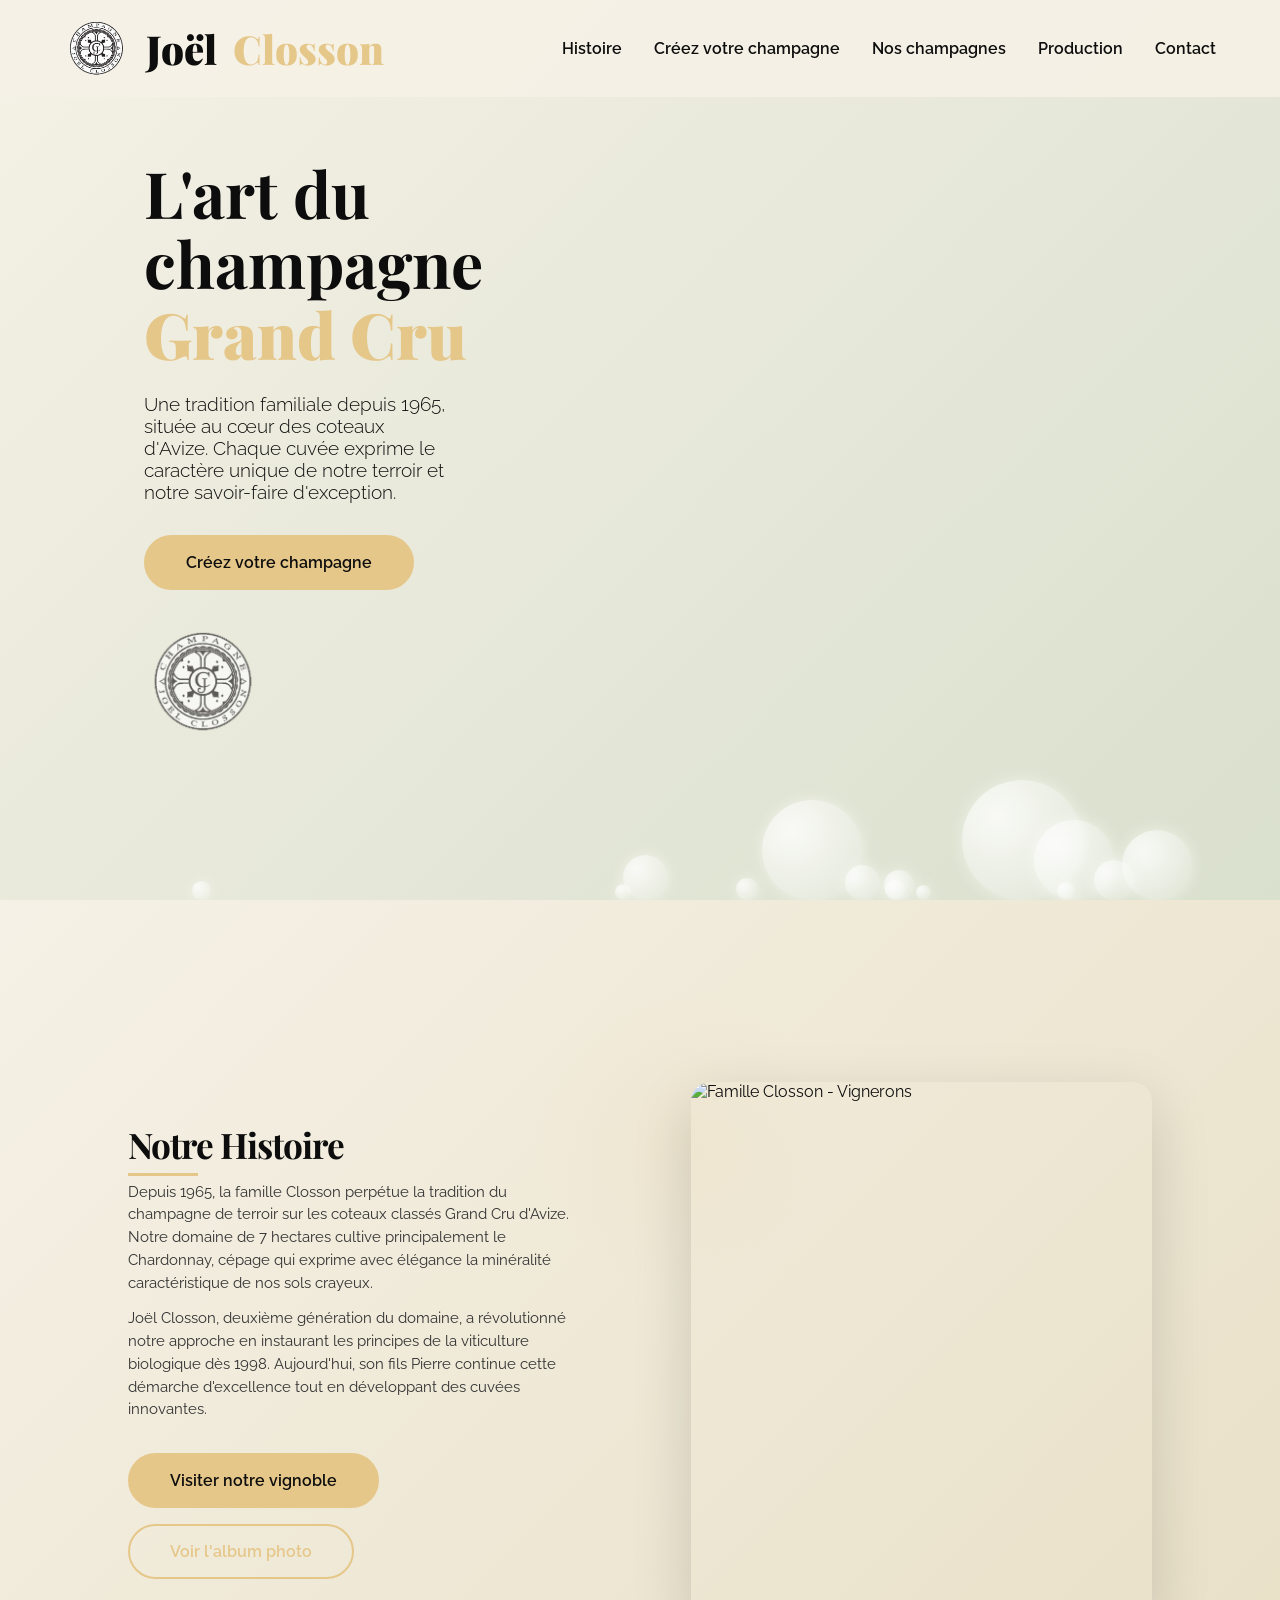
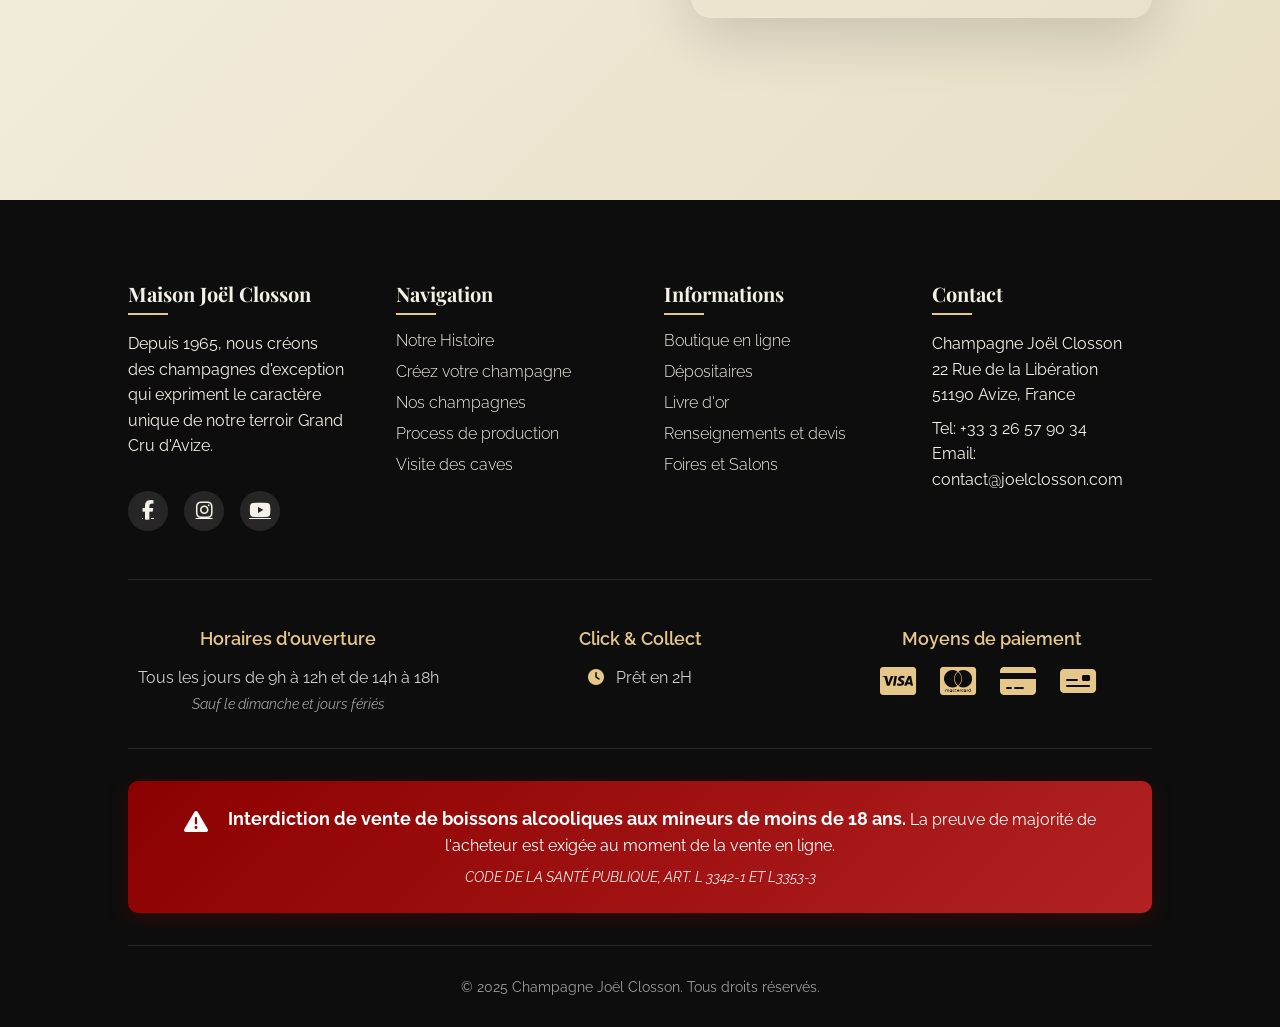
==== commit ff2cb2b1: "Update index.html" ====
--- a/index.html
+++ b/index.html
@@ -288,8 +288,9 @@
         </div>
     </footer>
 
-    <script src="script4.js"></script>
+    <script src="script.js"></script>
 </body>
 </html>
 
 
+
